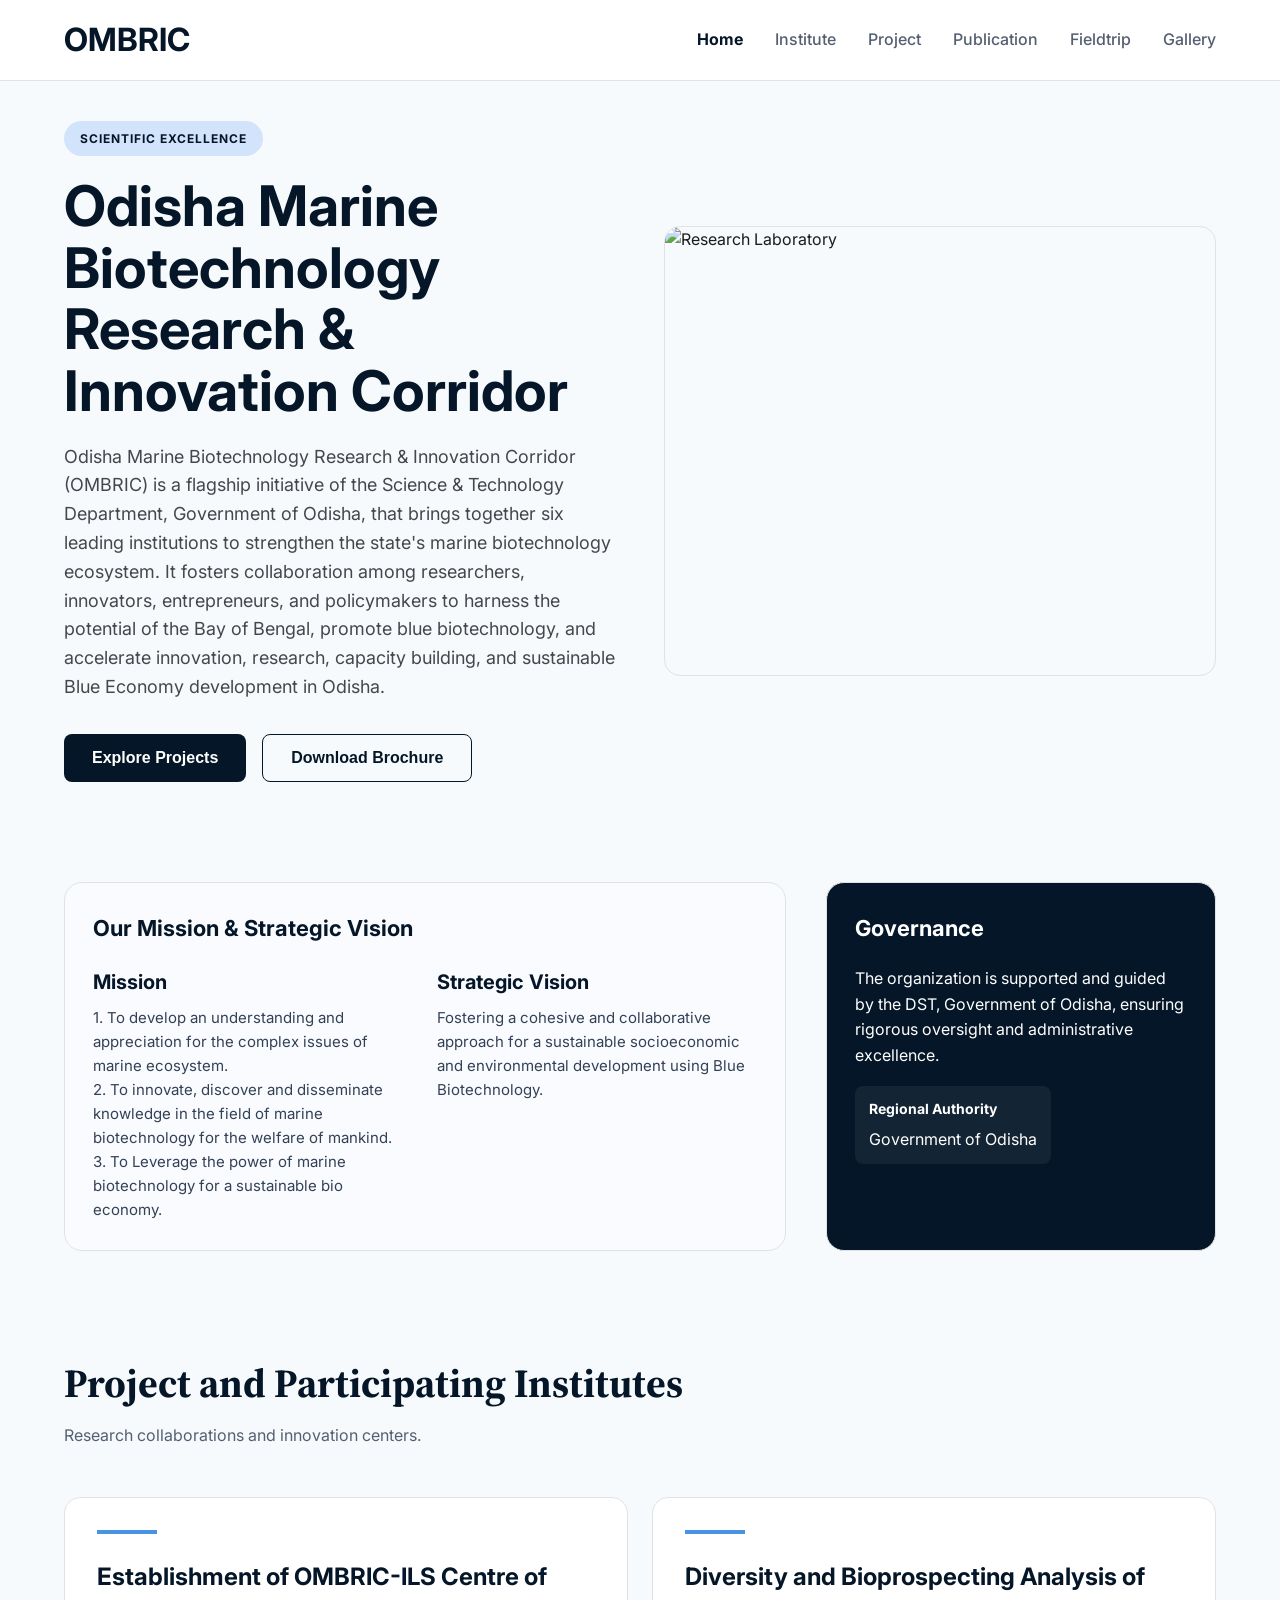
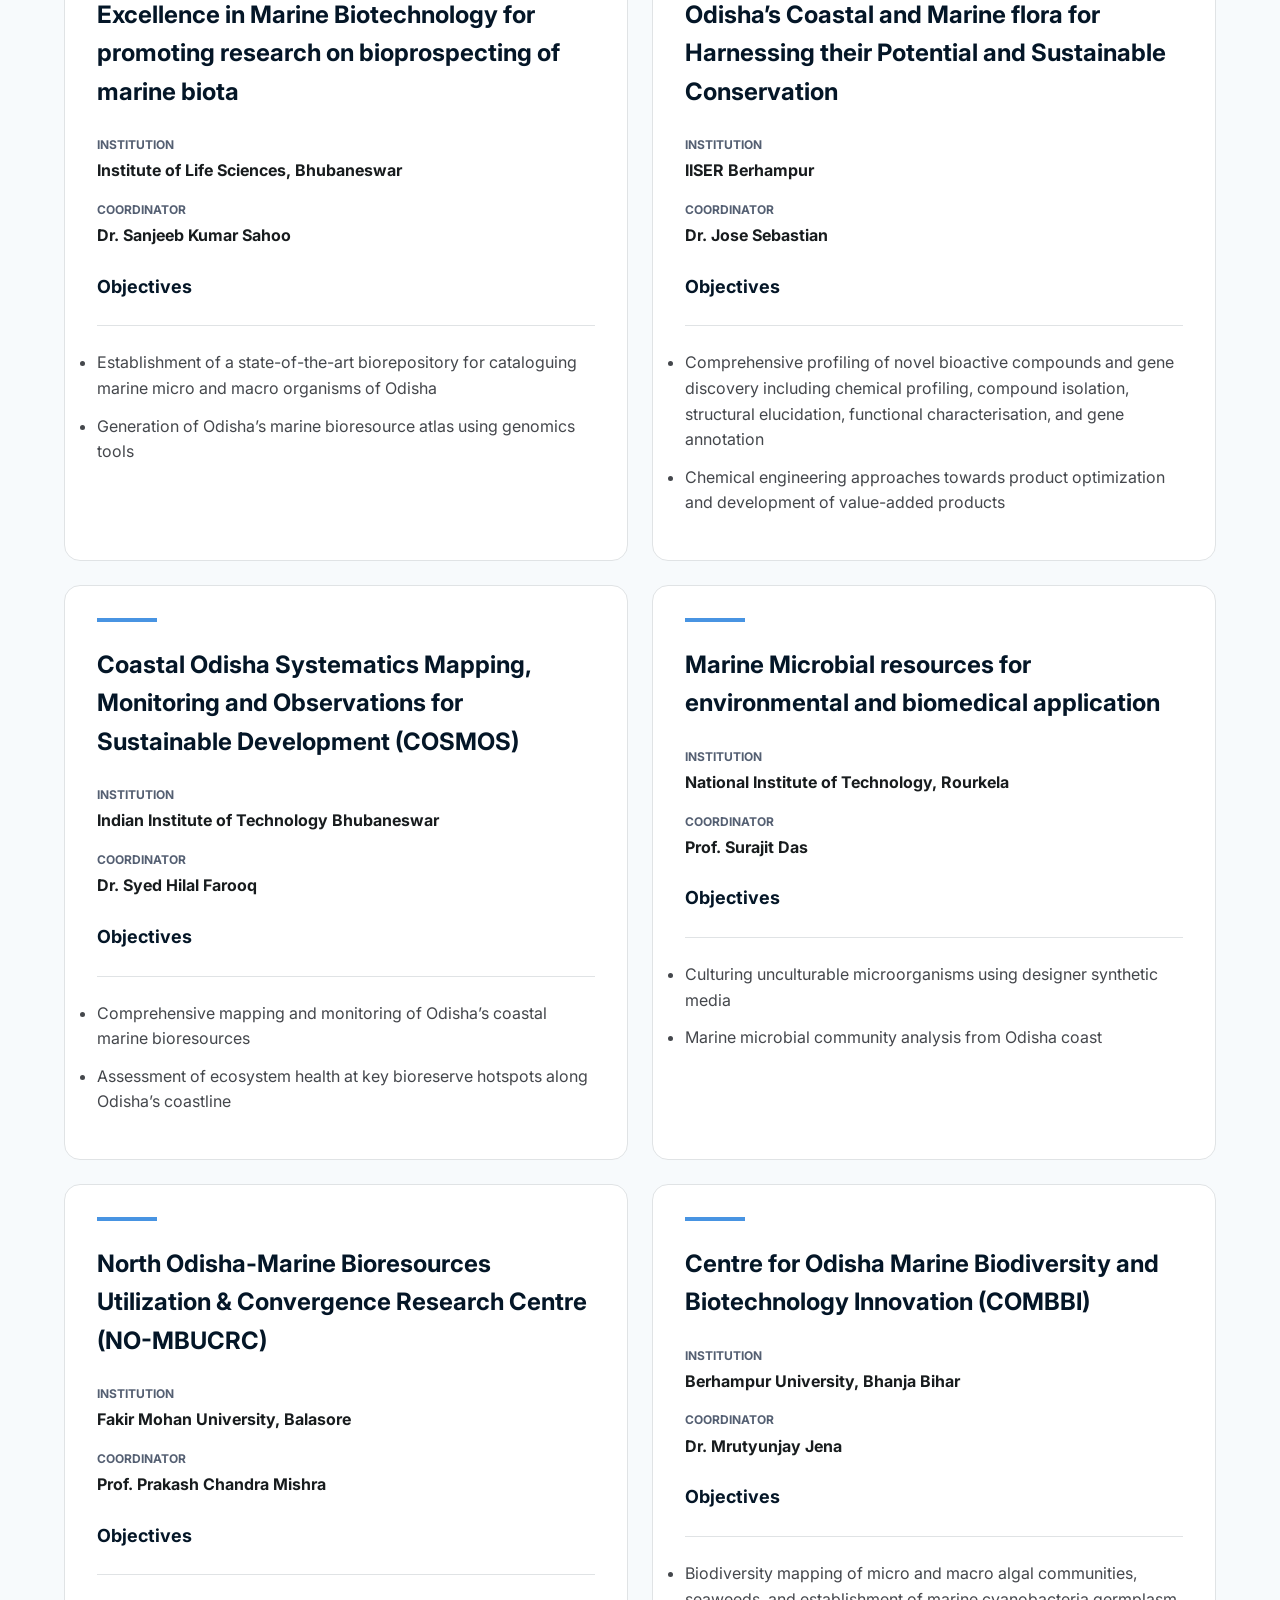
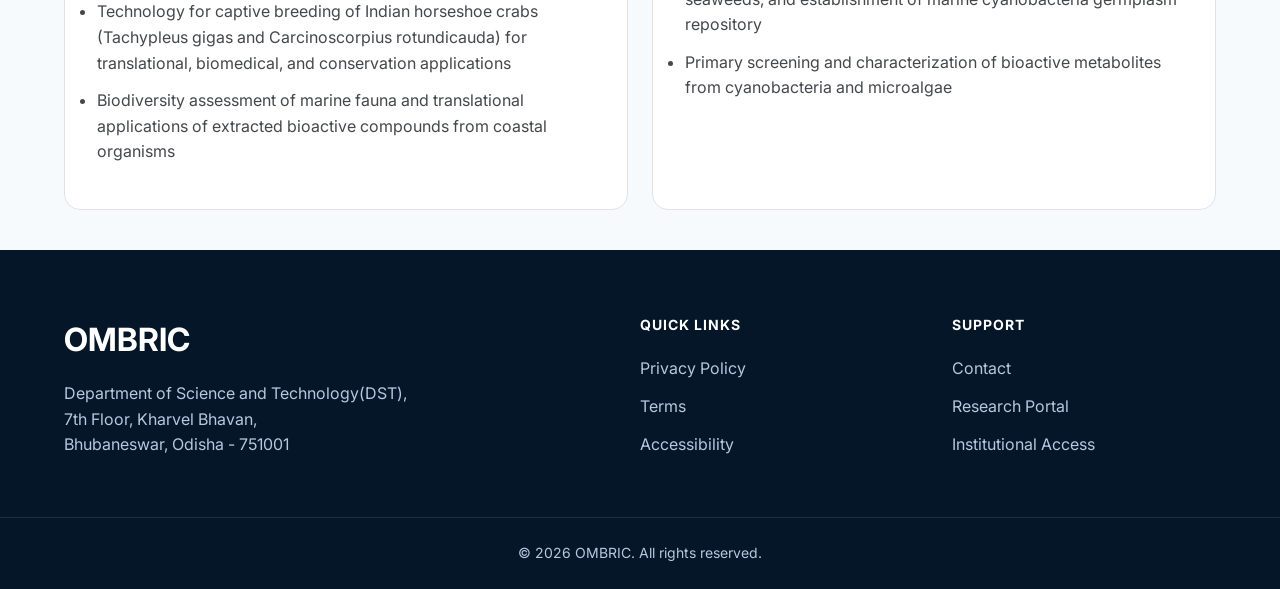
==== index.html @ a344416c "Improve formatting of mission statements in index.html Updated mission statements to include line br" ====
<!DOCTYPE html>
<html lang="en">
<head>
  <meta charset="UTF-8" />
  <meta name="viewport" content="width=device-width, initial-scale=1.0"/>
  <title>Ombric</title>

  <!-- Fonts -->
  <link rel="preconnect" href="https://fonts.googleapis.com">
  <link rel="preconnect" href="https://fonts.gstatic.com" crossorigin>

  <link href="https://fonts.googleapis.com/css2?family=Inter:wght@400;500;600;700&family=Source+Serif+4:wght@600;700&display=swap" rel="stylesheet">

  <link href="https://fonts.googleapis.com/css2?family=Material+Symbols+Outlined" rel="stylesheet">

  <link rel="stylesheet" href="style.css">
</head>

<body>

  <!-- HEADER -->
  <header class="header">
    <div class="container navbar">

      <div class="logo">
        OMBRIC
      </div>

      <nav class="nav-links">
        <a href="/index.html" class="active">Home</a>
        <a href="/institues/institute.html">Institute</a>
        <a href="/project/project.html">Project</a>
        <a href="/publication/publication.html">Publication</a>
        <a href="/fieldtrip/fieldtrip.html">Fieldtrip</a>
        <a href="/gallery/gallery.html">Gallery</a>
        
      </nav>

    </div>
  </header>


  <!-- HERO SECTION -->
  <section class="hero section">

    <div class="container hero-grid">

      <div class="hero-content">

        <span class="badge">
          Scientific Excellence
        </span>

        <h1>
          Odisha Marine Biotechnology Research & Innovation Corridor
        </h1>

        <p>
          Odisha Marine Biotechnology Research & Innovation Corridor (OMBRIC) is a flagship initiative of the Science & Technology Department, Government of Odisha, that brings together six leading institutions to strengthen the state's marine biotechnology ecosystem. It fosters collaboration among researchers, innovators, entrepreneurs, and policymakers to harness the potential of the Bay of Bengal, promote blue biotechnology, and accelerate innovation, research, capacity building, and sustainable Blue Economy development in Odisha.
        </p>

        <div class="hero-buttons">
          <button class="btn-primary">
            Explore Projects
          </button>

          <button class="btn-outline">
            Download Brochure
          </button>
        </div>

      </div>


      <div class="hero-image">
        <img
          src="labequipment image.jpeg"
          alt="Research Laboratory"
        />
      </div>

    </div>

  </section>


  <!-- Middle Section -->
  <section class="mission-vision-governance">
    <div class="mv-left">
      <h2 class="mv-heading">Our Mission &amp; Strategic Vision</h2>
      <div class="mv-top">
        <div class="mv-item">
          <h2>Mission</h2>
          <p>1.	To develop an understanding and appreciation for the complex issues of marine ecosystem.<br>
             2.	To innovate, discover and disseminate knowledge in the field of marine biotechnology for the welfare of mankind.<br>
             3.	To Leverage the power of marine biotechnology for a sustainable bio economy.<br>
</p>
        </div>
        <div class="mv-item">
          <h2>Strategic Vision</h2>
          <p>Fostering a cohesive and collaborative approach for a sustainable socioeconomic and environmental development using Blue Biotechnology.</p>
        </div>
      </div>
    </div>

    <div class="mv-right">
      <h2>Governance</h2>
      <p>The organization is supported and guided by the DST, Government of Odisha, ensuring rigorous oversight and administrative excellence.</p>
      <div class="regional">
        <strong>Regional Authority</strong>
        <div>Government of Odisha</div>
      </div>
    </div>
  </section>


  <!-- BODY / CARDS -->
  <section class="section">

    <div class="container">

      <div class="section-heading">
        <h2>Project and Participating Institutes</h2>
        <p>Research collaborations and innovation centers.</p>
      </div>

      <div class="card-grid">

        <!-- CARD -->
        <div class="card">

          <div class="card-line"></div>

          <h3>
            Establishment of OMBRIC-ILS Centre of Excellence in Marine Biotechnology for promoting research on bioprospecting of marine biota
          </h3>

          <div class="card-info">
            <span>Institution</span>
            <strong>Institute of Life Sciences, Bhubaneswar</strong>
          </div>

          <div class="card-info">
            <span>Coordinator</span>
            <strong>Dr. Sanjeeb Kumar Sahoo</strong>
          </div>

          <h3 style="font-size:18px; margin-top:24px;">Objectives</h3>
          <ul>
            <li>Establishment of a state-of-the-art biorepository for cataloguing marine micro and macro organisms of Odisha</li>
            <li>Generation of Odisha’s marine bioresource atlas using genomics tools</li>
          </ul>

        </div>

        <!-- CARD -->
        <div class="card">

          <div class="card-line"></div>

          <h3>
            Diversity and Bioprospecting Analysis of Odisha’s Coastal and Marine flora for Harnessing their Potential and Sustainable Conservation
          </h3>

          <div class="card-info">
            <span>Institution</span>
            <strong>IISER Berhampur</strong>
          </div>

          <div class="card-info">
            <span>Coordinator</span>
            <strong>Dr. Jose Sebastian</strong>
          </div>

          <h3 style="font-size:18px; margin-top:24px;">Objectives</h3>
          <ul>
            <li>Comprehensive profiling of novel bioactive compounds and gene discovery including chemical profiling, compound isolation, structural elucidation, functional characterisation, and gene annotation</li>
            <li>Chemical engineering approaches towards product optimization and development of value-added products</li>
          </ul>

        </div>

        <!-- CARD -->
        <div class="card">

          <div class="card-line"></div>

          <h3>
            Coastal Odisha Systematics Mapping, Monitoring and Observations for Sustainable Development (COSMOS)
          </h3>

          <div class="card-info">
            <span>Institution</span>
            <strong>Indian Institute of Technology Bhubaneswar</strong>
          </div>

          <div class="card-info">
            <span>Coordinator</span>
            <strong>Dr. Syed Hilal Farooq</strong>
          </div>

          <h3 style="font-size:18px; margin-top:24px;">Objectives</h3>
          <ul>
            <li>Comprehensive mapping and monitoring of Odisha’s coastal marine bioresources</li>
            <li>Assessment of ecosystem health at key bioreserve hotspots along Odisha’s coastline</li>
          </ul>

        </div>

        <!-- CARD -->
        <div class="card">

          <div class="card-line"></div>

          <h3>
            Marine Microbial resources for environmental and biomedical application
          </h3>

          <div class="card-info">
            <span>Institution</span>
            <strong>National Institute of Technology, Rourkela</strong>
          </div>

          <div class="card-info">
            <span>Coordinator</span>
            <strong>Prof. Surajit Das</strong>
          </div>

          <h3 style="font-size:18px; margin-top:24px;">Objectives</h3>
          <ul>
            <li>Culturing unculturable microorganisms using designer synthetic media</li>
            <li>Marine microbial community analysis from Odisha coast</li>
          </ul>

        </div>

        <!-- CARD -->
        <div class="card">

          <div class="card-line"></div>

          <h3>
            North Odisha-Marine Bioresources Utilization & Convergence Research Centre (NO-MBUCRC)
          </h3>

          <div class="card-info">
            <span>Institution</span>
            <strong>Fakir Mohan University, Balasore</strong>
          </div>

          <div class="card-info">
            <span>Coordinator</span>
            <strong>Prof. Prakash Chandra Mishra</strong>
          </div>

          <h3 style="font-size:18px; margin-top:24px;">Objectives</h3>
          <ul>
            <li>Technology for captive breeding of Indian horseshoe crabs (Tachypleus gigas and Carcinoscorpius rotundicauda) for translational, biomedical, and conservation applications</li>
            <li>Biodiversity assessment of marine fauna and translational applications of extracted bioactive compounds from coastal organisms</li>
          </ul>

        </div>

        <!-- CARD -->
        <div class="card">

          <div class="card-line"></div>

          <h3>
            Centre for Odisha Marine Biodiversity and Biotechnology Innovation (COMBBI)
          </h3>

          <div class="card-info">
            <span>Institution</span>
            <strong>Berhampur University, Bhanja Bihar</strong>
          </div>

          <div class="card-info">
            <span>Coordinator</span>
            <strong>Dr. Mrutyunjay Jena</strong>
          </div>

          <h3 style="font-size:18px; margin-top:24px;">Objectives</h3>
          <ul>
            <li>Biodiversity mapping of micro and macro algal communities, seaweeds, and establishment of marine cyanobacteria germplasm repository</li>
            <li>Primary screening and characterization of bioactive metabolites from cyanobacteria and microalgae</li>
          </ul>

        </div>

      </div>

    </div>

  </section>


  <!-- FOOTER -->
  <footer class="footer">

    <div class="container footer-grid">

      <div>
        <h3 class="footer-logo">OMBRIC</h3>

        <p class="footer-text">
          Department of Science and Technology(DST),<br> 
          7th Floor, Kharvel Bhavan,<br> 
          Bhubaneswar, Odisha - 751001
        </p>
      </div>


      <div>
        <h4>Quick Links</h4>

        <ul class="footer-links">
          <li><a href="#">Privacy Policy</a></li>
          <li><a href="#">Terms</a></li>
          <li><a href="#">Accessibility</a></li>
        </ul>
      </div>


      <div>
        <h4>Support</h4>

        <ul class="footer-links">
          <li><a href="#">Contact</a></li>
          <li><a href="#">Research Portal</a></li>
          <li><a href="#">Institutional Access</a></li>
        </ul>
      </div>

    </div>

    <div class="footer-bottom">
      © 2026 OMBRIC. All rights reserved.
    </div>

  </footer>

</body>
</html>
<!-- https://images.unsplash.com/photo-1532187863486-abf9dbad1b69?q=80&w=1400&auto=format&fit=crop-->
---- style.css ----
/* RESET */

*{
  margin:0;
  padding:0;
  box-sizing:border-box;
}

body{
  font-family:'Inter';
  background:#f7fafc;
  color:#181c1e;
  line-height:1.6;
}


/* CONTAINER */

.container{
  width:100%;
  max-width:1200px;
  margin:auto;
  padding:0 24px;
}


/* SECTION */

.section{
  padding:40px 0;
}


/* HEADER */

.header{
  position:sticky;
  top:0;
  background:#ffffff;
  border-bottom:1px solid #e0e3e5;
  z-index:1000;
}

.navbar{
  height:80px;
  display:flex;
  align-items:center;
  justify-content:space-between;
}

.logo{
  font-family:'Inter';
  font-size:32px;
  font-weight:700;
  color:#041627;
}

.nav-links{
  display:flex;
  gap:32px;
}

.nav-links a{
  text-decoration:none;
  color:#545f72;
  font-size:16px;
  font-weight:500;
  transition:0.3s;
}

.nav-links a:hover{
  color:#041627;
}

.nav-links .active{
  color:#041627;
  font-weight:700;
}


/* HERO */

.hero-grid{
  display:grid;
  grid-template-columns:1fr 1fr;
  gap:48px;
  align-items:center;
}

.hero-content h1{
  font-family:'Inter';
  font-size:56px;
  line-height:1.1;
  margin:20px 0;
  color:#041627;
}

.hero-content p{
  font-size:18px;
  color:#44474c;
  max-width:600px;
}

.badge{
  display:inline-block;
  padding:8px 16px;
  border-radius:999px;
  background:#d2e4fb;
  color:#041627;
  font-size:12px;
  font-weight:700;
  letter-spacing:1px;
  text-transform:uppercase;
}

.hero-buttons{
  margin-top:32px;
  display:flex;
  gap:16px;
}

.btn-primary,
.btn-outline{
  padding:14px 28px;
  border-radius:8px;
  font-size:16px;
  font-weight:700;
  cursor:pointer;
  transition:0.3s;
}

.btn-primary{
  border:none;
  background:#041627;
  color:white;
}

.btn-primary:hover{
  opacity:0.9;
}

.btn-outline{
  border:1px solid #041627;
  background:transparent;
  color:#041627;
}

.btn-outline:hover{
  background:#d2e4fb;
}

.hero-image{
  border-radius:16px;
  overflow:hidden;
  border:1px solid #e0e3e5;
  height:450px;
}

.hero-image img{
  width:100%;
  height:100%;
  object-fit:cover;
}


/* SECTION HEADING */

.section-heading{
  margin-bottom:48px;
}

.section-heading h2{
  font-family:'Source Serif 4',serif;
  font-size:40px;
  color:#041627;
}

.section-heading p{
  margin-top:8px;
  color:#545f72;
}


/* Mission-Vision-Governance Section */
.mission-vision-governance {
  display: flex;
  justify-content: space-between;
  align-items: stretch;
  gap: 40px;
  margin: 60px auto;
  max-width: 1100px;
  font-family: 'Inter', sans-serif;
}

.mission-vision-governance h2 {
  font-size: 22px;
  font-weight: 700;
  margin-bottom: 20px;
  color: #041627;
}

.mission-vision-governance h3 {
  font-size: 18px;
  font-weight: 600;
  margin-bottom: 8px;
  color: #041627;
}

.mission-vision-governance p {
  font-size: 16px;
  line-height: 1.6;
  color: #333;
}

.mv-left {
  flex: 2;
  background: #f9fbff;
  border: 1px solid #e0e3e5;
  border-radius: 18px;
  padding: 28px;
  display: flex;
  flex-direction: column;
}

.mv-right {
  flex: 1;
  background: #041627;
  border: 1px solid #e0e3e5;
  border-radius: 18px;
  padding: 28px;
}

.mv-right h2,
.mv-right h3,
.mv-right p,
.mv-right strong {
  color: #ffffff;
}

.mv-right .regional div{ 
  color: #ffffff;
}

.mv-block {
  margin-bottom: 20px;
}

/* New layout specifics */
.mv-top{
  display:flex;
  gap:24px;
}
.mv-item{
  flex:1;
}
.mv-item h2{
  font-size:20px;
  margin-bottom:8px;
  color:#041627;
}
.mv-item p{
  color:#334155;
  font-size:15px;
  line-height:1.6;
}

.mv-right .regional{
  margin-top:18px;
  background: rgba(255,255,255,0.06);
  padding:12px 14px;
  border-radius:8px;
  display:inline-block;
}
.mv-right .regional strong{
  display:block;
  margin-bottom:6px;
  font-size:14px;
}

/* Align sizing with main container */
.mission-vision-governance{
  max-width:1200px;
  padding: 0 24px;
}

/* Responsive: stack on small screens */
@media (max-width: 880px){
  .mission-vision-governance{flex-direction:column; gap:20px}
  .mv-top{flex-direction:column}
  .card-grid{grid-template-columns:1fr}
}


/* CARDS */

.card-grid{
  display:grid;
  grid-template-columns:repeat(2, minmax(0, 1fr));
  gap:24px;
}

.card{
  background:white;
  border:1px solid #e0e3e5;
  border-radius:16px;
  padding:32px;
  transition:0.3s;
}

.card:hover{
  transform:translateY(-5px);
  box-shadow:0 10px 25px rgba(0,0,0,0.08);
}

.card-line{
  width:60px;
  height:4px;
  background:#4894e2;
  margin-bottom:24px;
}

.card h3{
  font-size:24px;
  font-weight:700;
  margin-bottom:24px;
  color:#041627;
}

.card-info{
  margin-bottom:16px;
}

.card-info span{
  display:block;
  font-size:12px;
  text-transform:uppercase;
  color:#545f72;
  margin-bottom:4px;
  font-weight:700;
}

.card-info strong{
  font-size:16px;
}

.card ul{
  margin-top:24px;
  padding-top:24px;
  border-top:1px solid #e0e3e5;
}

.card ul li{
  margin-bottom:12px;
  color:#44474c;
}


/* FOOTER */

.footer{
  background:#041627;
  color:white;
  padding-top:64px;
}

.footer-grid{
  display:grid;
  grid-template-columns:2fr 1fr 1fr;
  gap:48px;
  padding-bottom:48px;
}

.footer-logo{
  font-family:'Inter';
  font-size:32px;
  margin-bottom:16px;
}

.footer-text{
  color:#b7c8de;
  max-width:400px;
}

.footer h4{
  margin-bottom:20px;
  font-size:14px;
  text-transform:uppercase;
  letter-spacing:1px;
}

.footer-links{
  list-style:none;
}

.footer-links li{
  margin-bottom:12px;
}

.footer-links a{
  text-decoration:none;
  color:#b7c8de;
  transition:0.3s;
}

.footer-links a:hover{
  color:white;
}

.footer-bottom{
  border-top:1px solid rgba(255,255,255,0.1);
  padding:24px;
  text-align:center;
  color:#b7c8de;
  font-size:14px;
}


/* RESPONSIVE */

@media(max-width:992px){

  .hero-grid{
    grid-template-columns:1fr;
  }

  .card-grid{
    grid-template-columns:1fr 1fr;
  }

  .footer-grid{
    grid-template-columns:1fr;
  }

}

@media(max-width:768px){

  .navbar{
    flex-direction:column;
    height:auto;
    padding:20px 0;
    gap:20px;
  }

  .nav-links{
    flex-wrap:wrap;
    justify-content:center;
  }

  .hero-content h1{
    font-size:40px;
  }

  .card-grid{
    grid-template-columns:1fr;
  }

  .hero-buttons{
    flex-direction:column;
  }

}
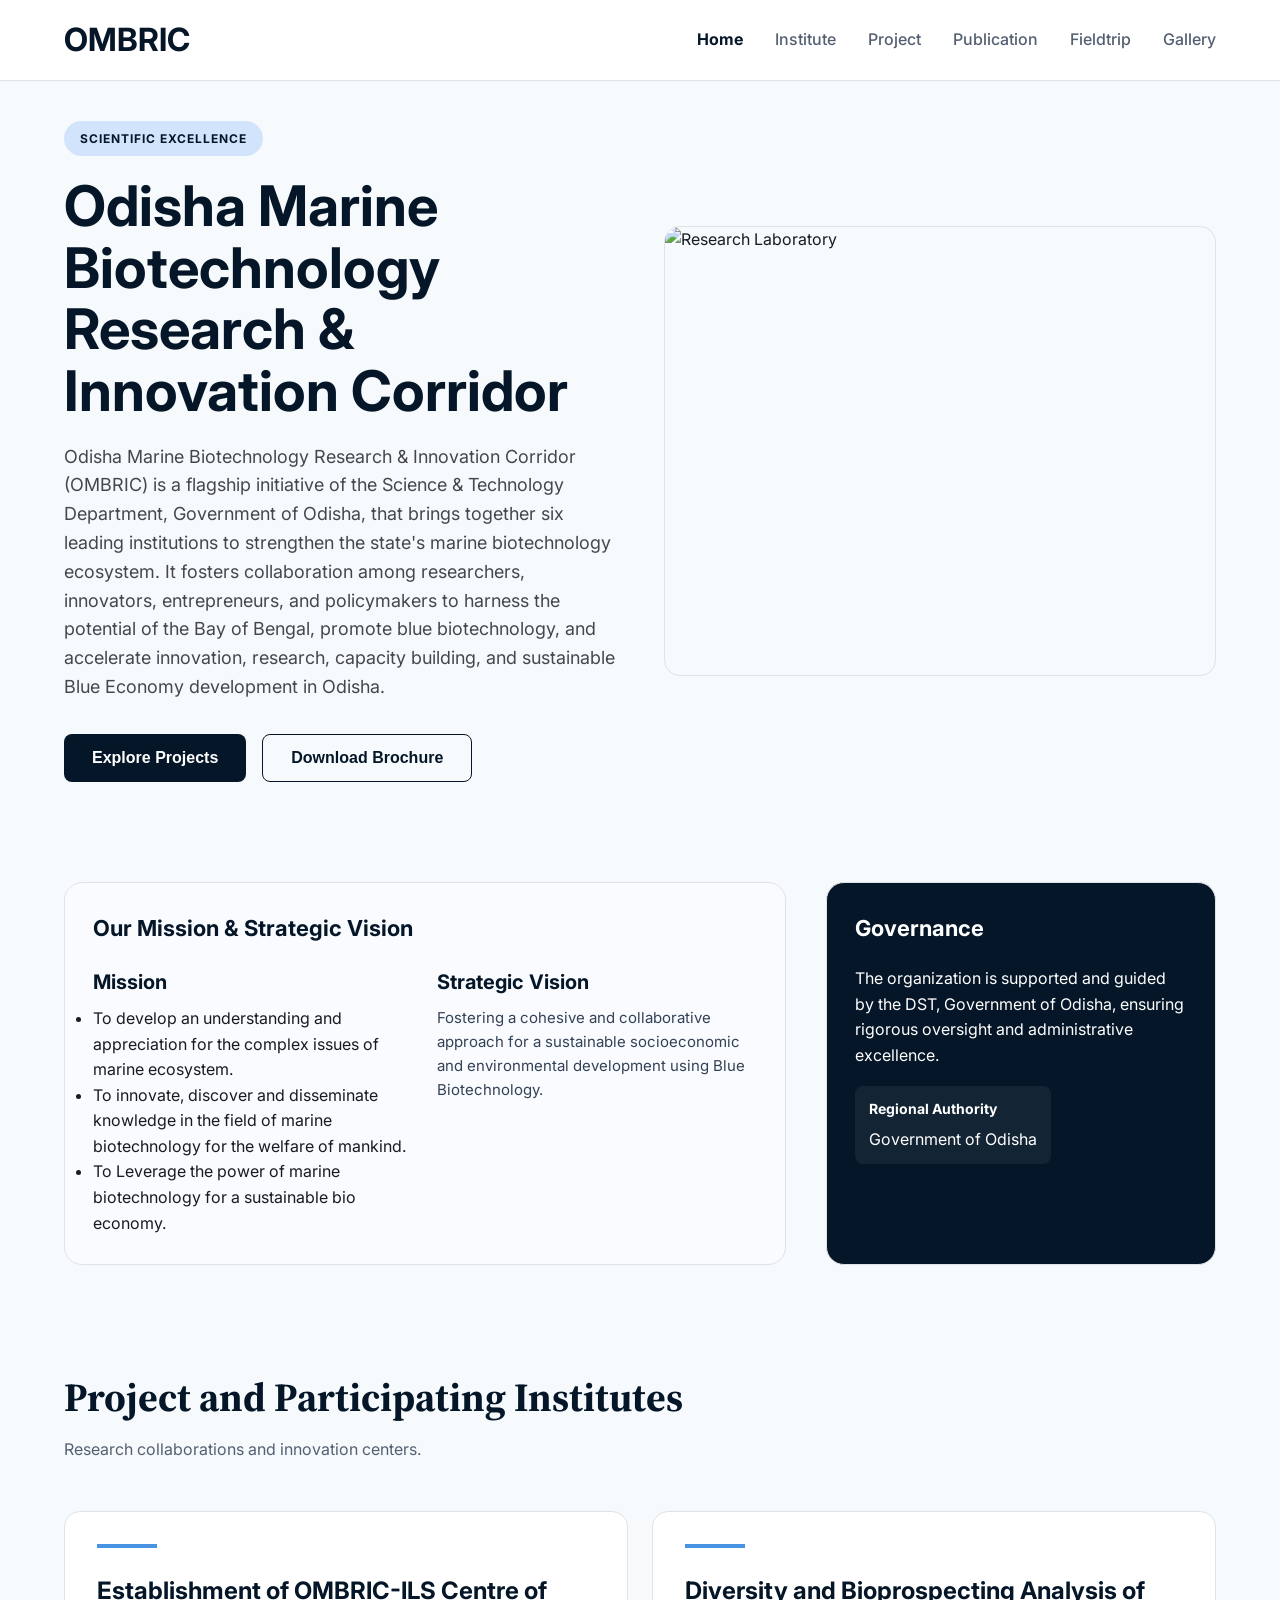
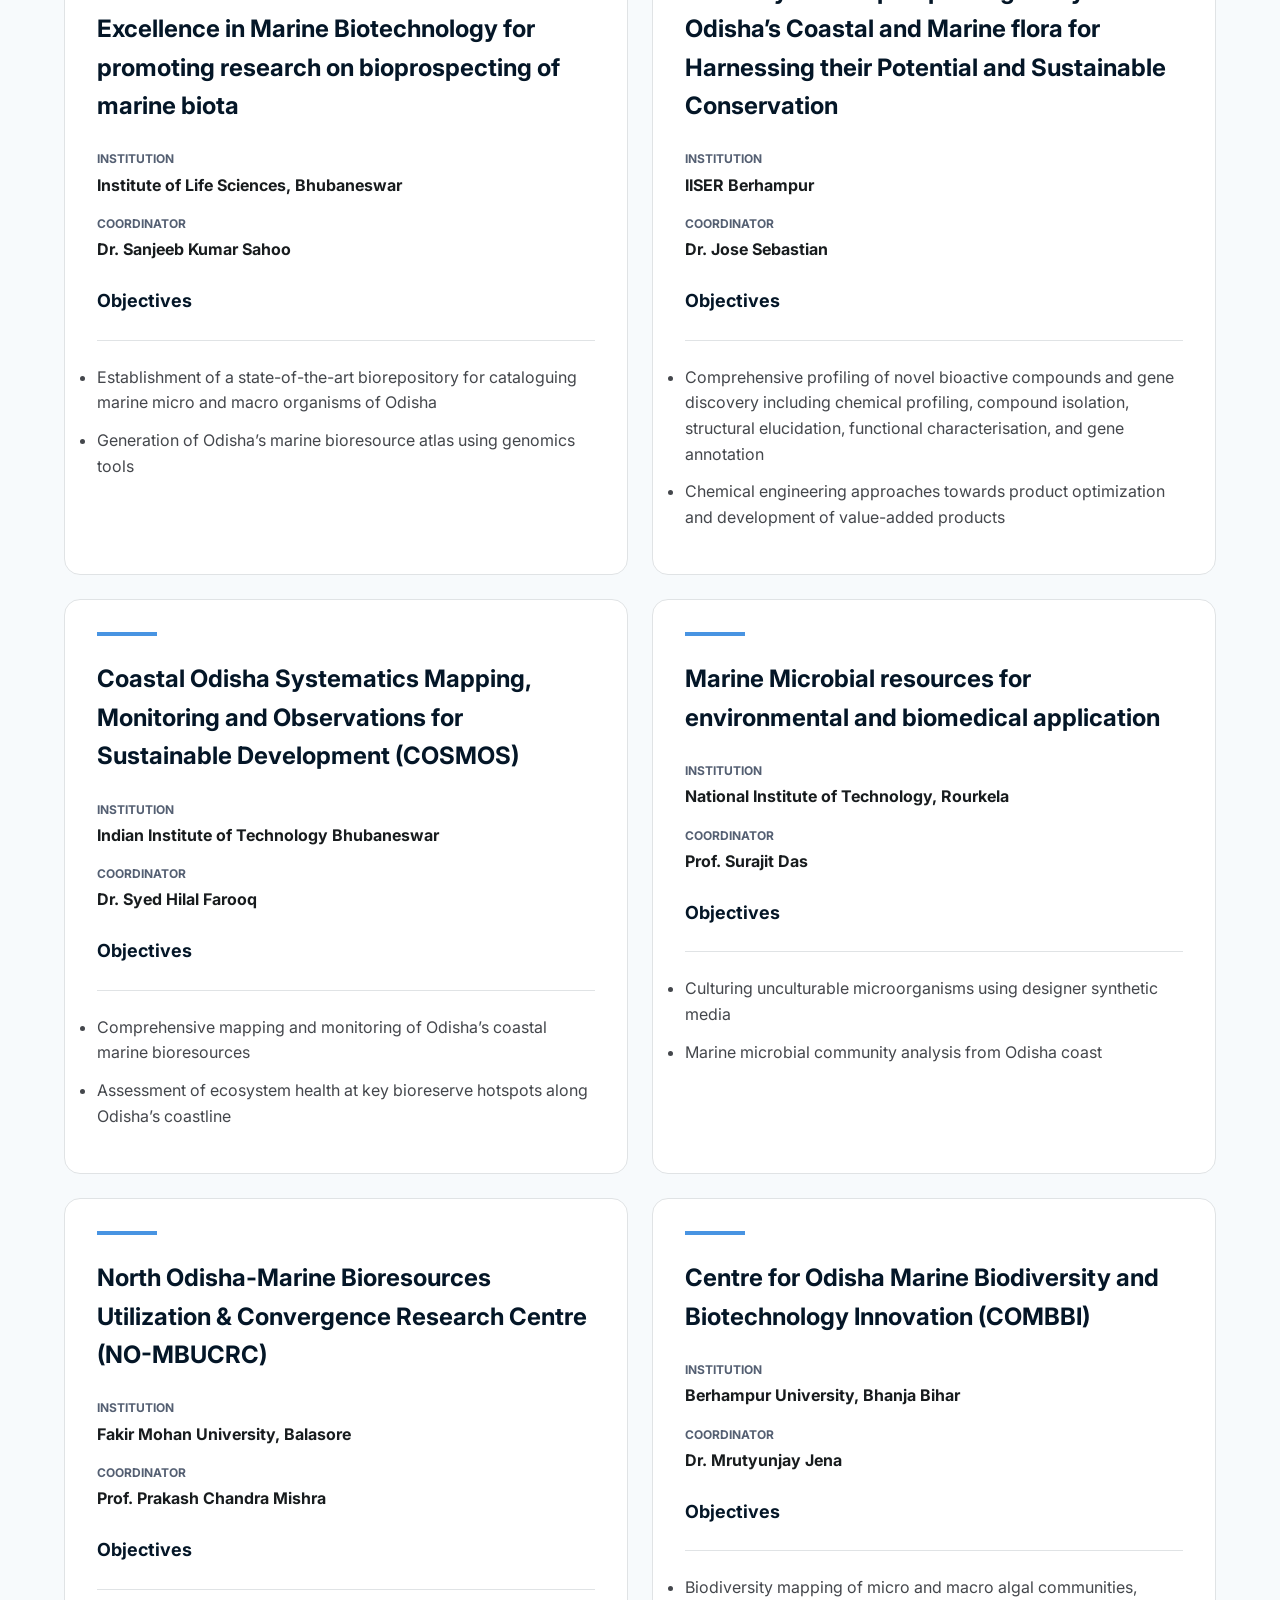
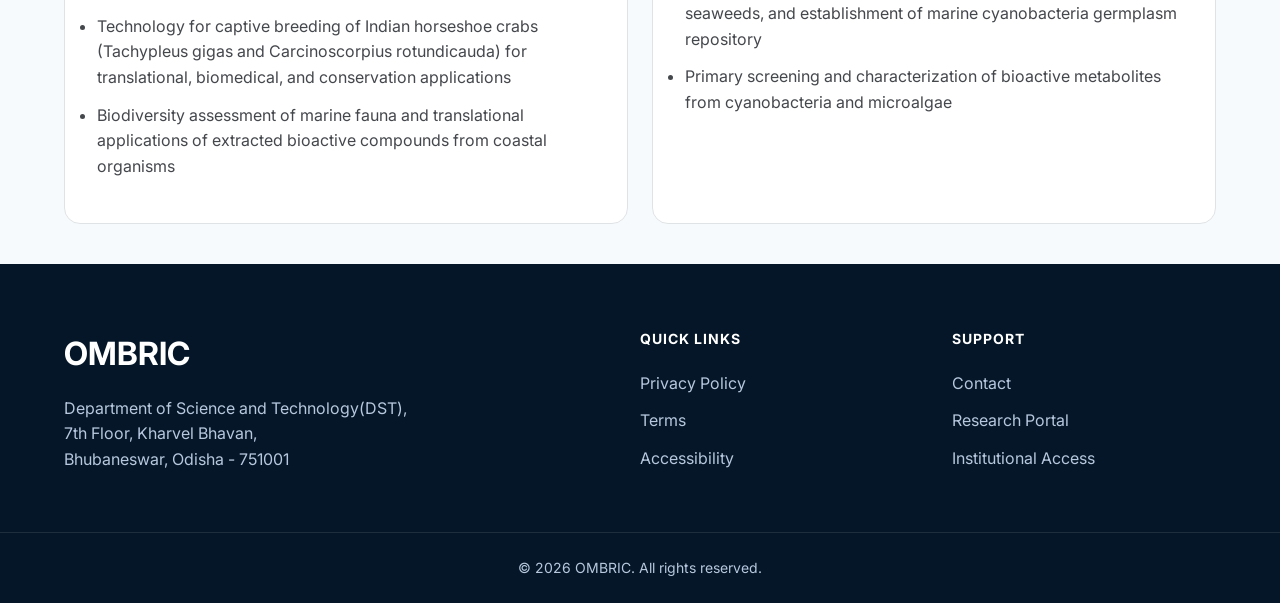
==== commit f95dca1b: "Change mission statements from paragraphs to list" ====
--- a/index.html
+++ b/index.html
@@ -91,10 +91,11 @@
       <div class="mv-top">
         <div class="mv-item">
           <h2>Mission</h2>
-          <p>1.	To develop an understanding and appreciation for the complex issues of marine ecosystem.<br>
-             2.	To innovate, discover and disseminate knowledge in the field of marine biotechnology for the welfare of mankind.<br>
-             3.	To Leverage the power of marine biotechnology for a sustainable bio economy.<br>
-</p>
+          <ul>
+            <li>	To develop an understanding and appreciation for the complex issues of marine ecosystem.</li>
+            <li>	To innovate, discover and disseminate knowledge in the field of marine biotechnology for the welfare of mankind.</li>
+            <li>	To Leverage the power of marine biotechnology for a sustainable bio economy.</li>
+          </ul>
         </div>
         <div class="mv-item">
           <h2>Strategic Vision</h2>
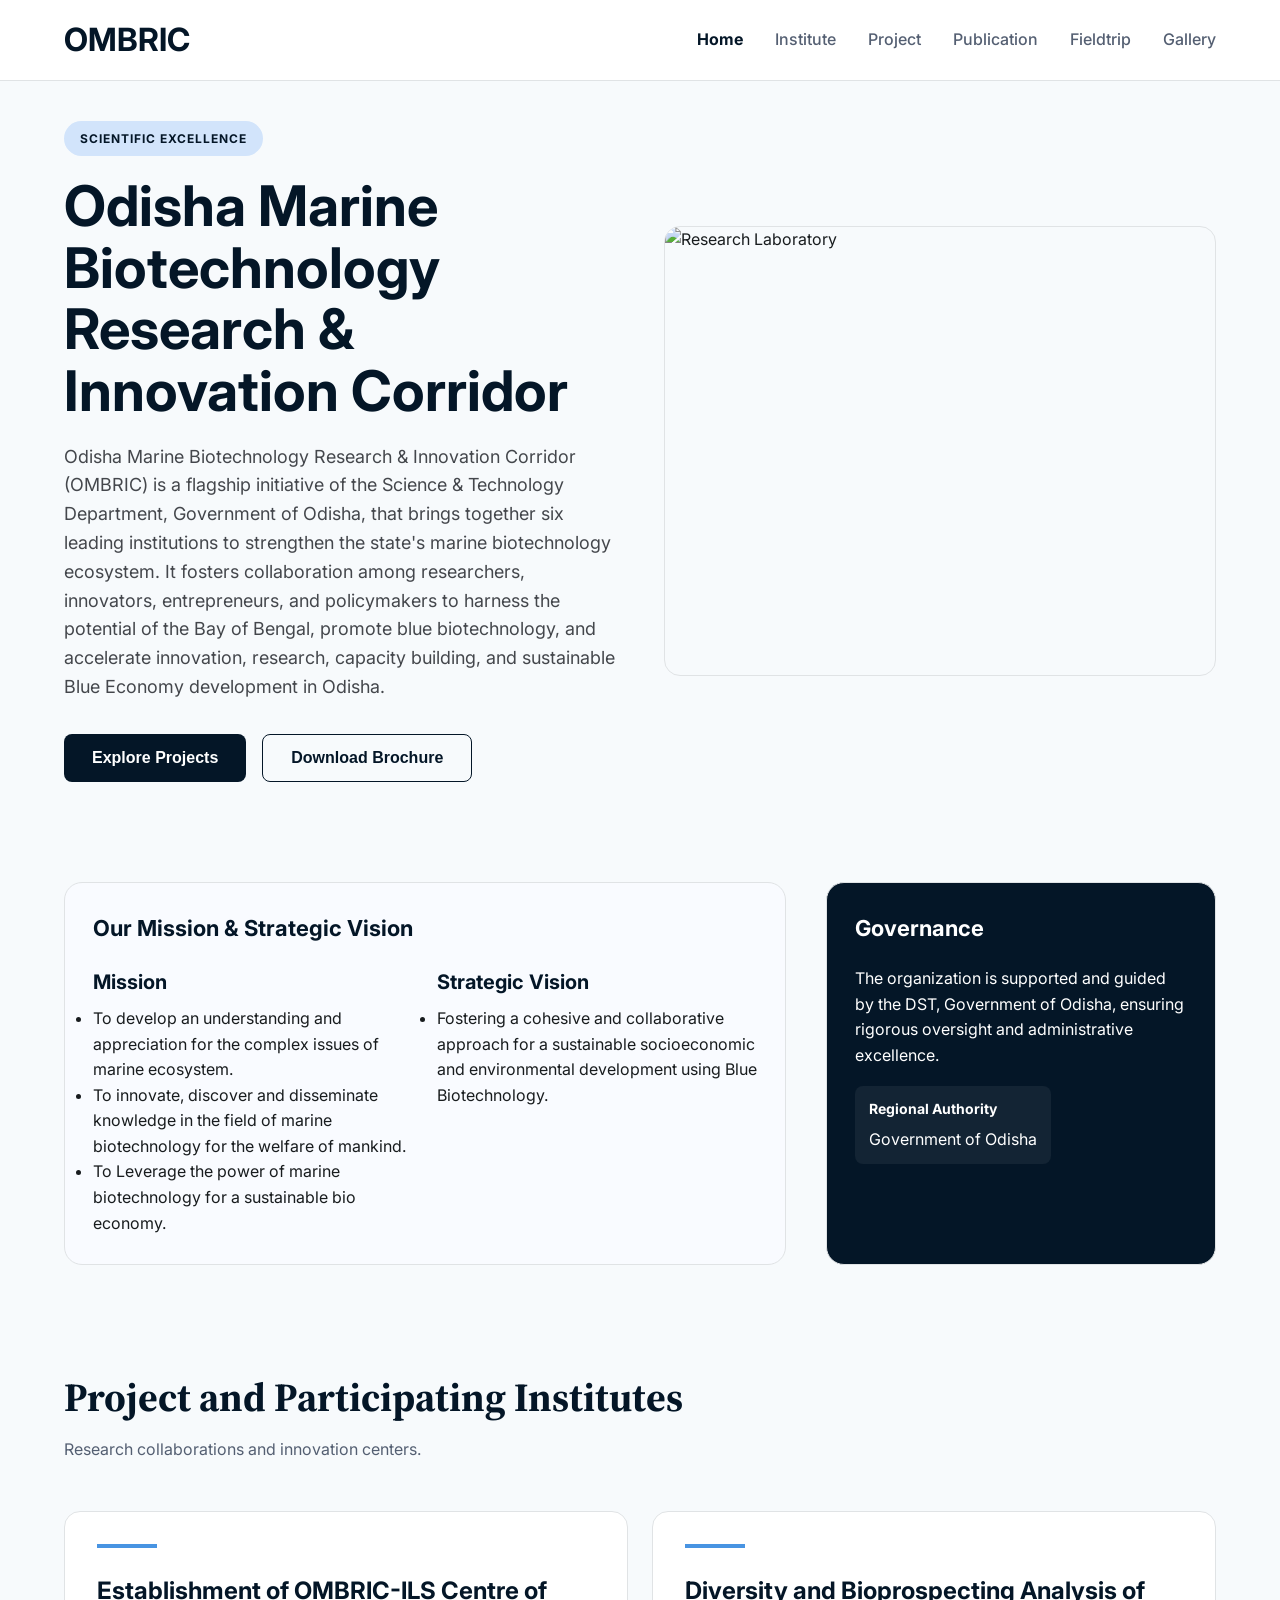
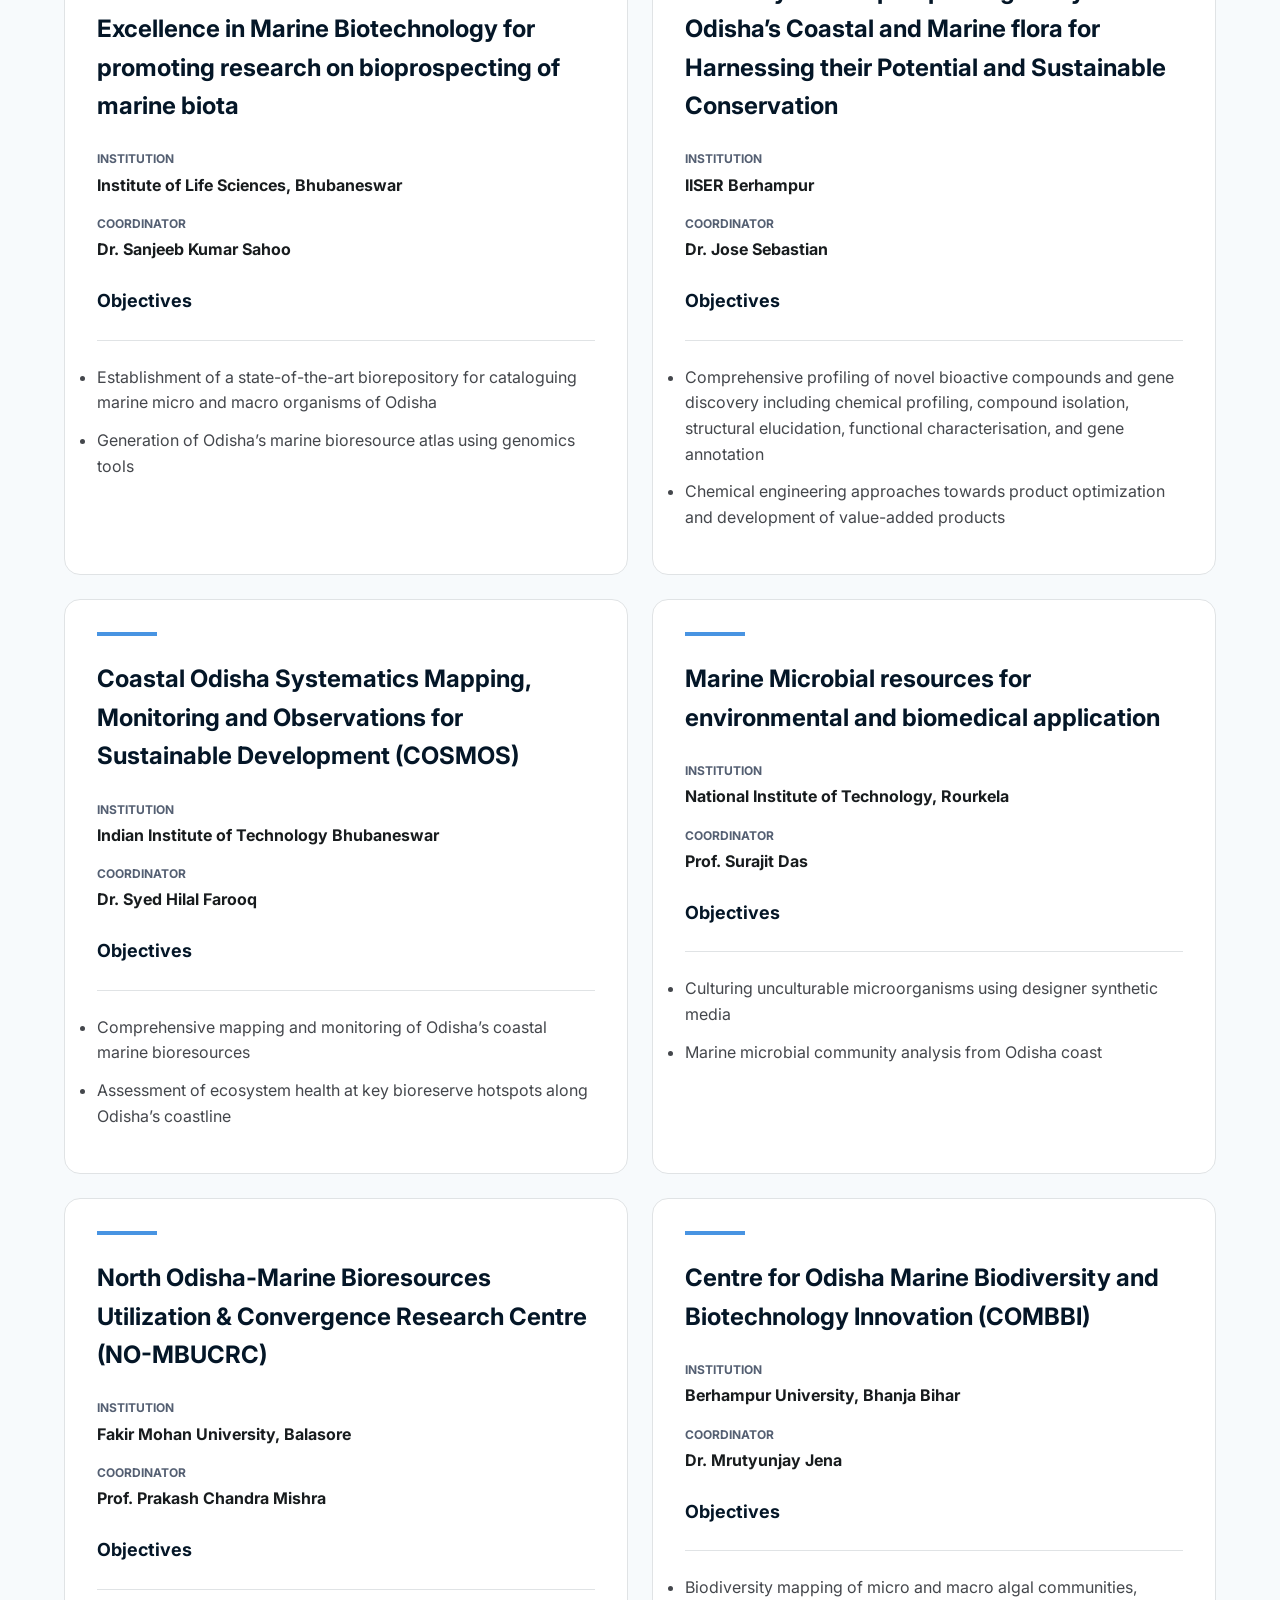
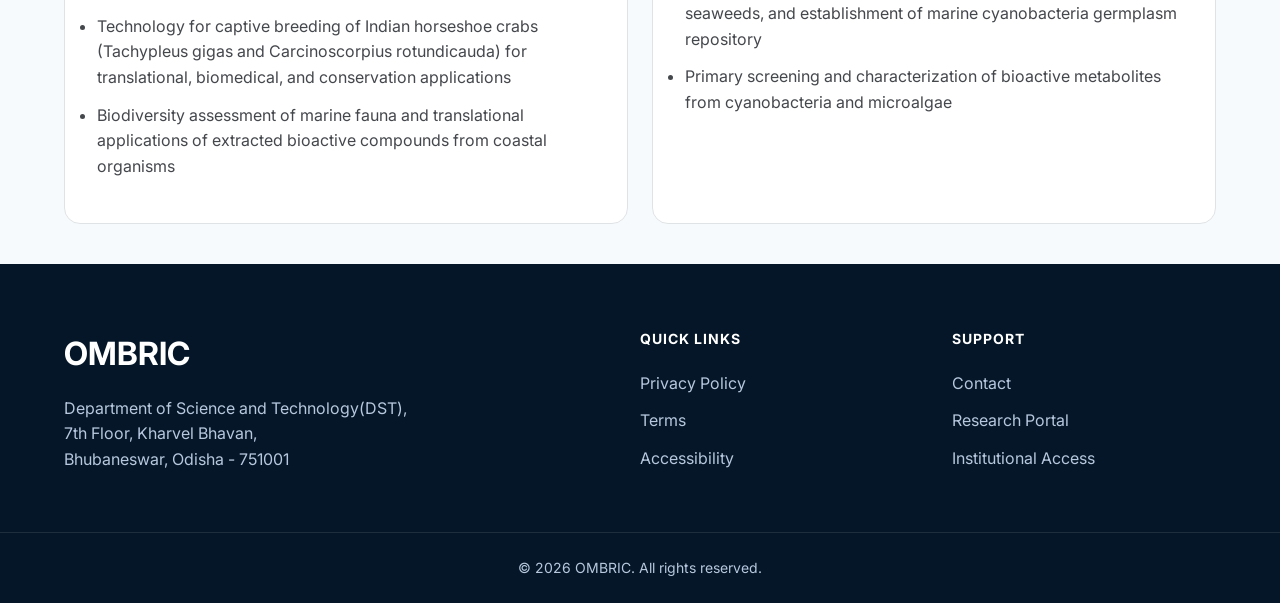
==== commit f5b565c1: "change of <p> to <ul> in strategic vision" ====
--- a/index.html
+++ b/index.html
@@ -99,7 +99,9 @@
         </div>
         <div class="mv-item">
           <h2>Strategic Vision</h2>
-          <p>Fostering a cohesive and collaborative approach for a sustainable socioeconomic and environmental development using Blue Biotechnology.</p>
+          <ul>
+            <li>Fostering a cohesive and collaborative approach for a sustainable socioeconomic and environmental development using Blue Biotechnology.</li>
+          </ul>
         </div>
       </div>
     </div>
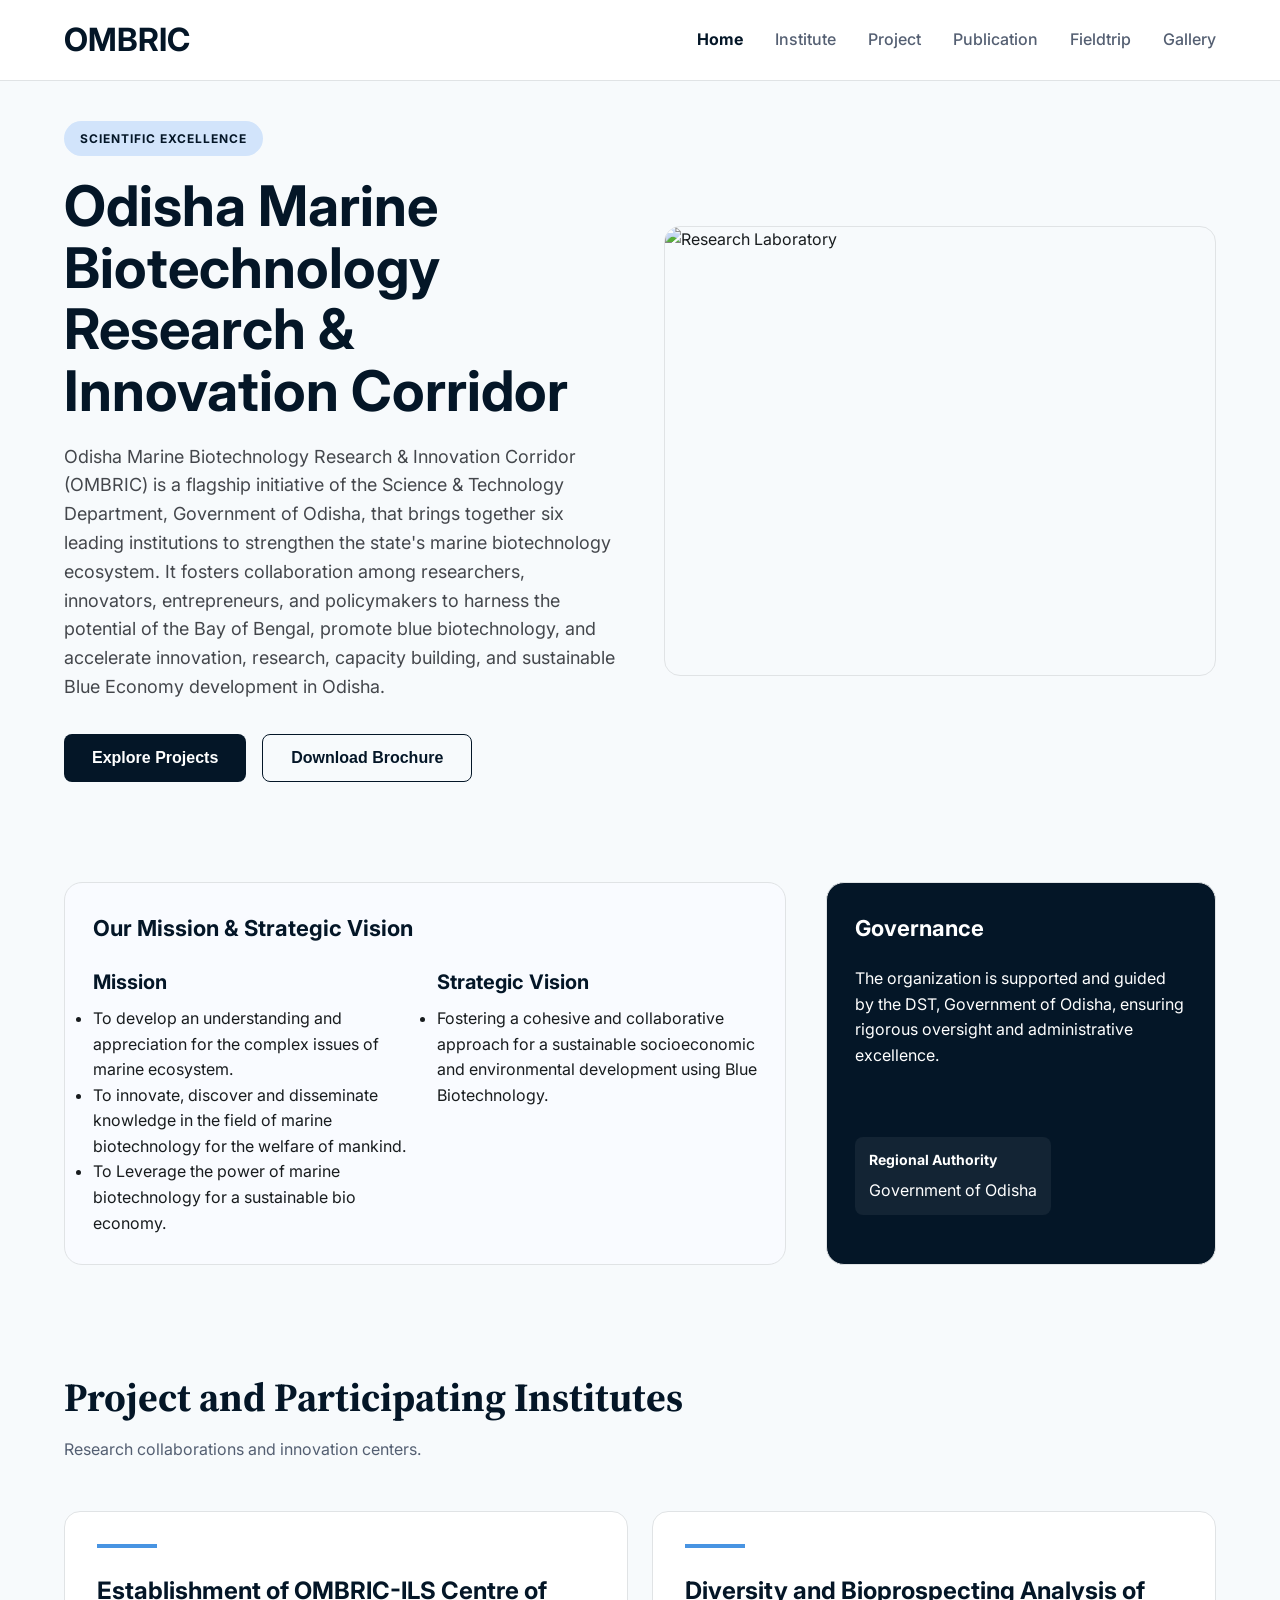
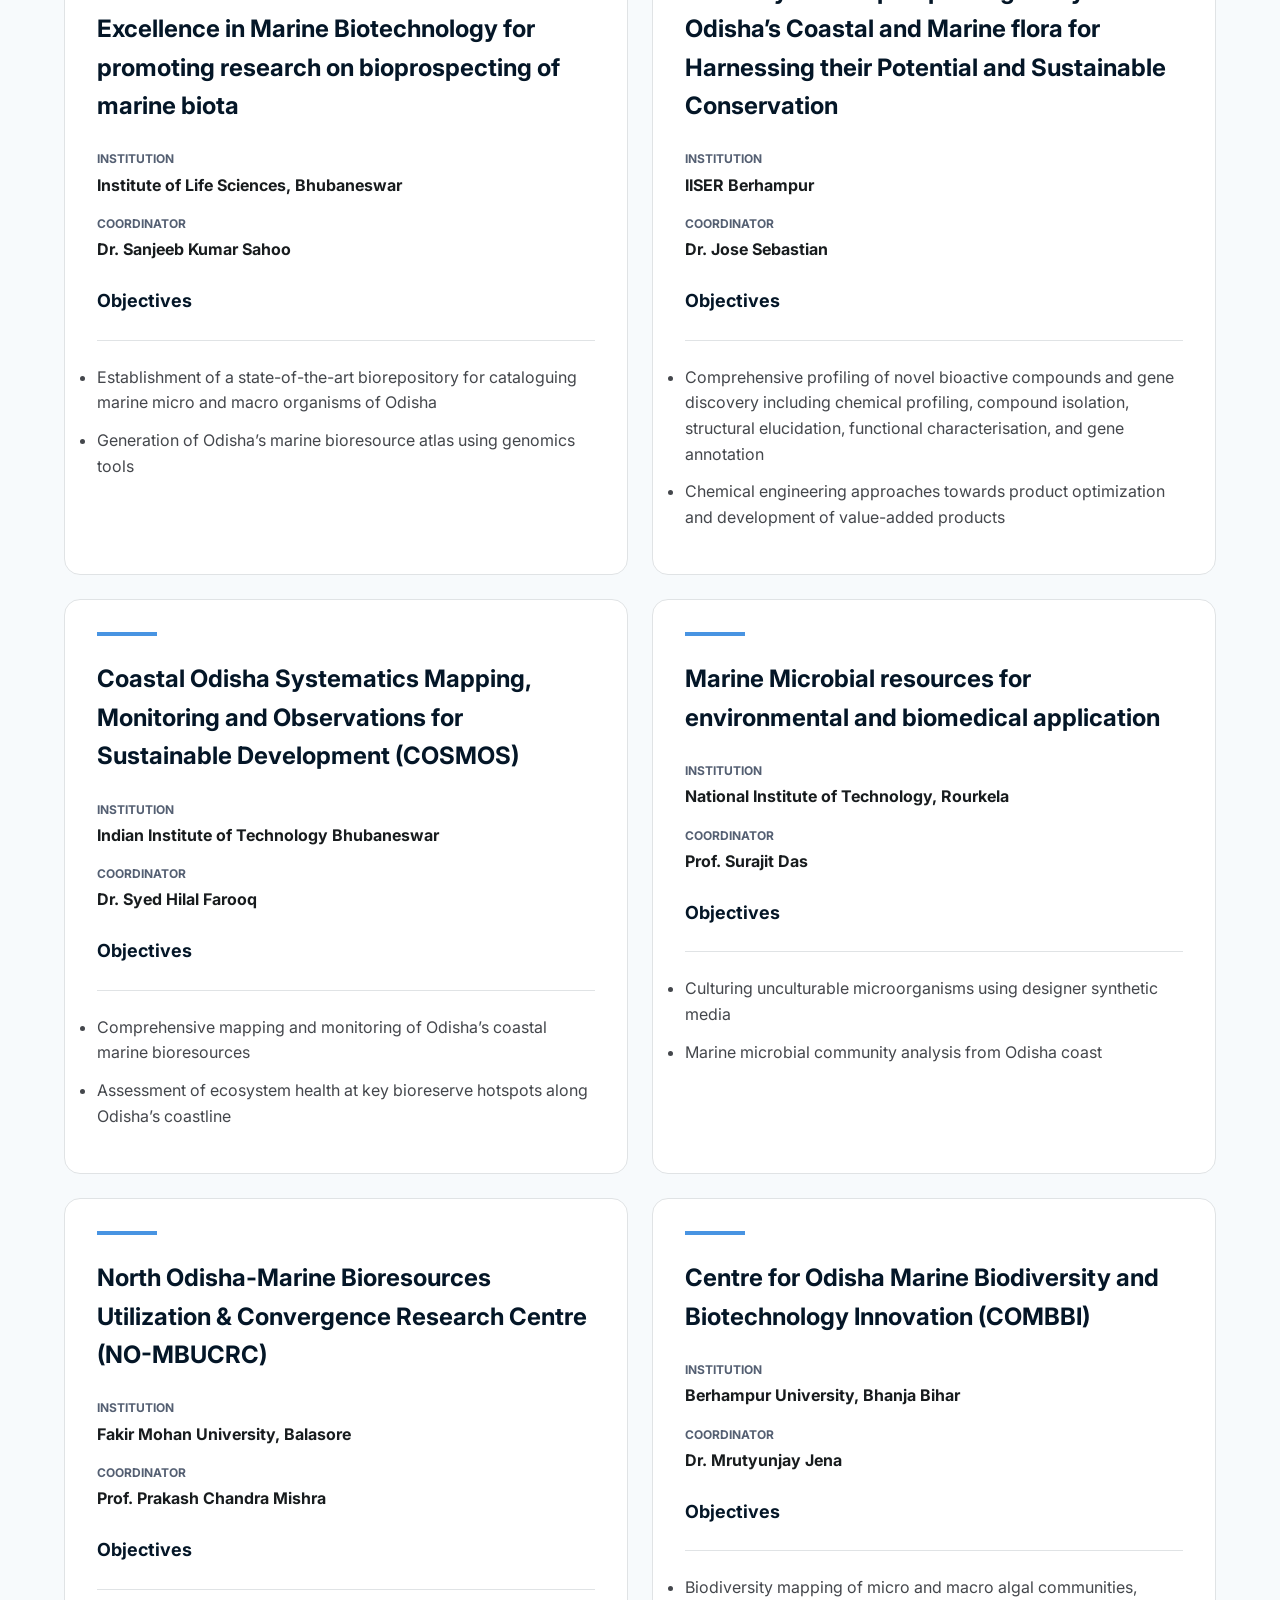
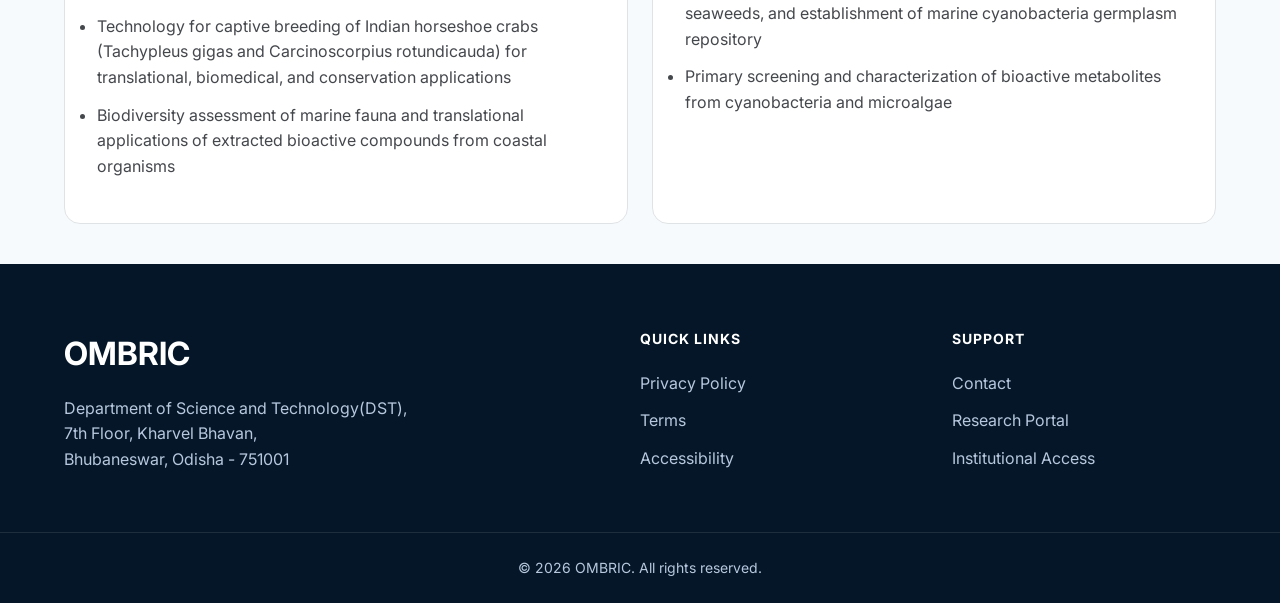
==== commit 5ec4d134: "Add line breaks to governance description" ====
--- a/index.html
+++ b/index.html
@@ -108,7 +108,7 @@
 
     <div class="mv-right">
       <h2>Governance</h2>
-      <p>The organization is supported and guided by the DST, Government of Odisha, ensuring rigorous oversight and administrative excellence.</p>
+      <p>The organization is supported and guided by the DST, Government of Odisha, ensuring rigorous oversight and administrative excellence.</p><br><br>
       <div class="regional">
         <strong>Regional Authority</strong>
         <div>Government of Odisha</div>
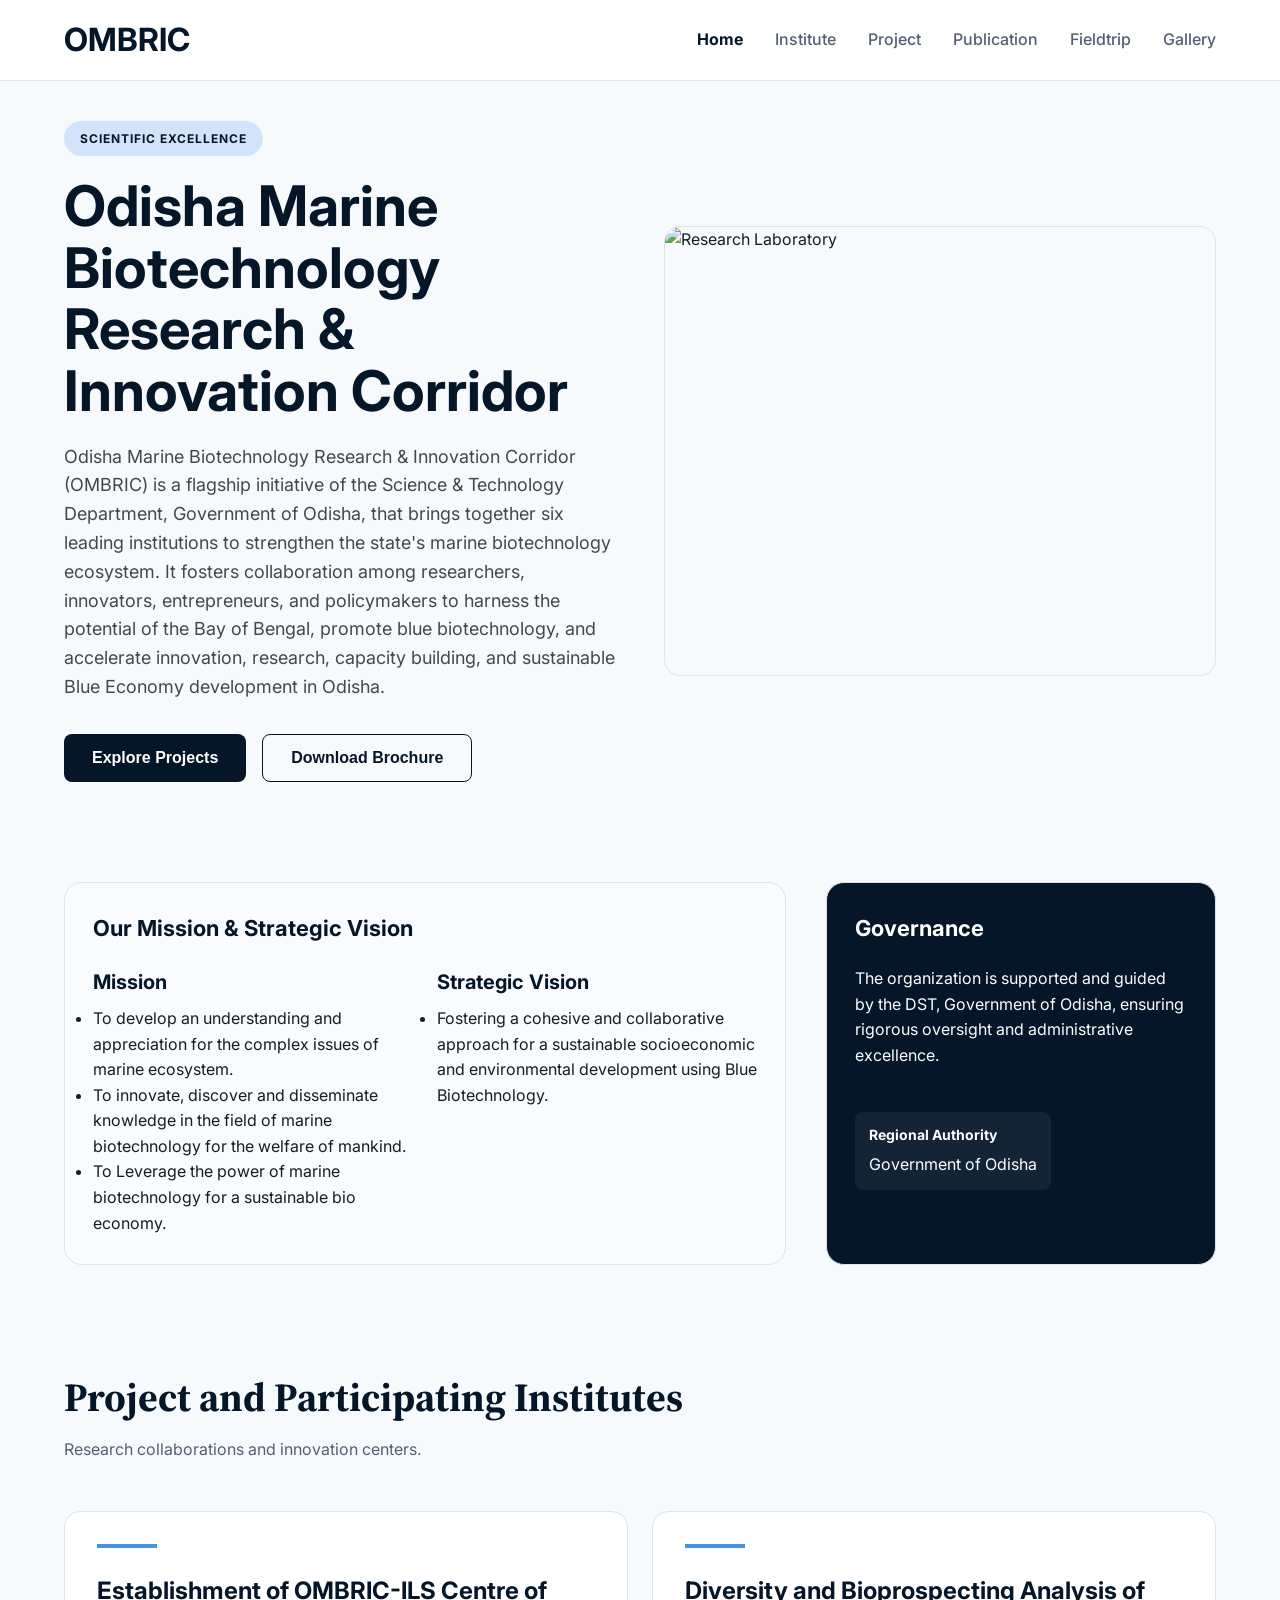
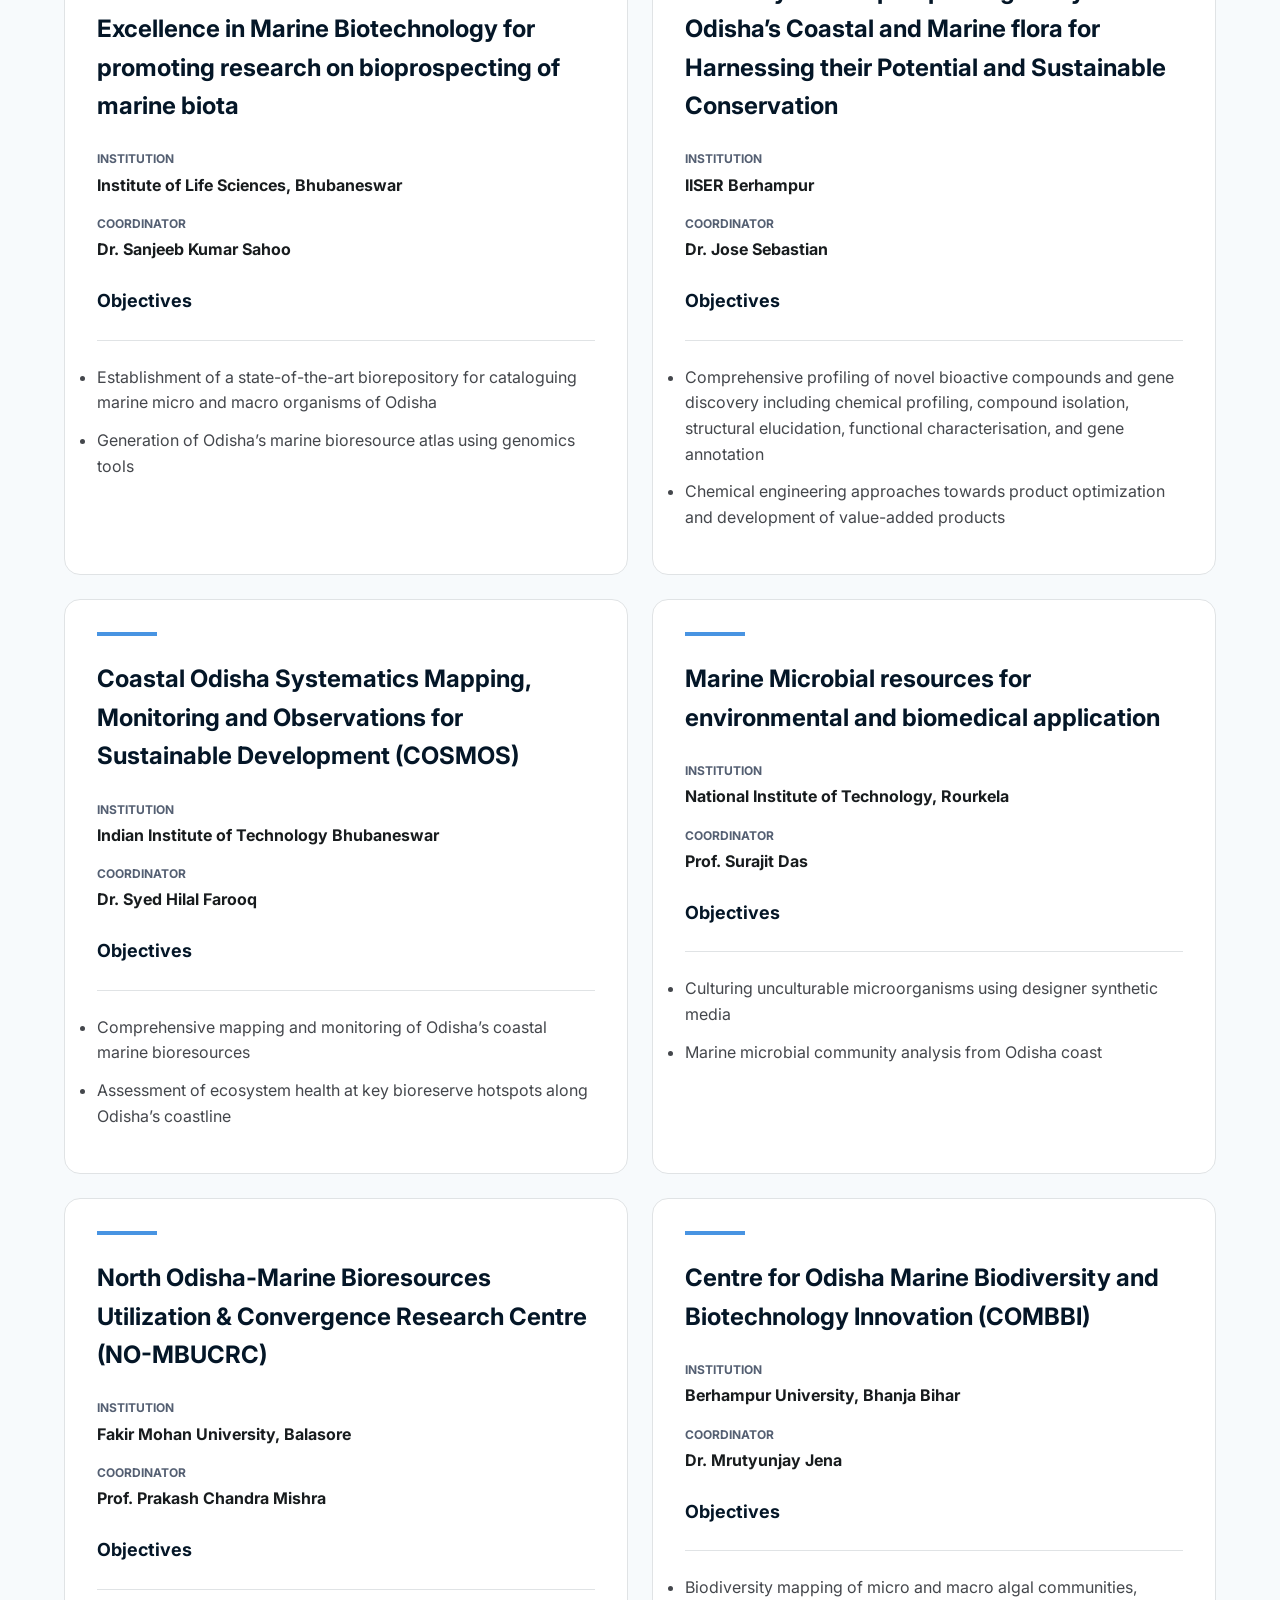
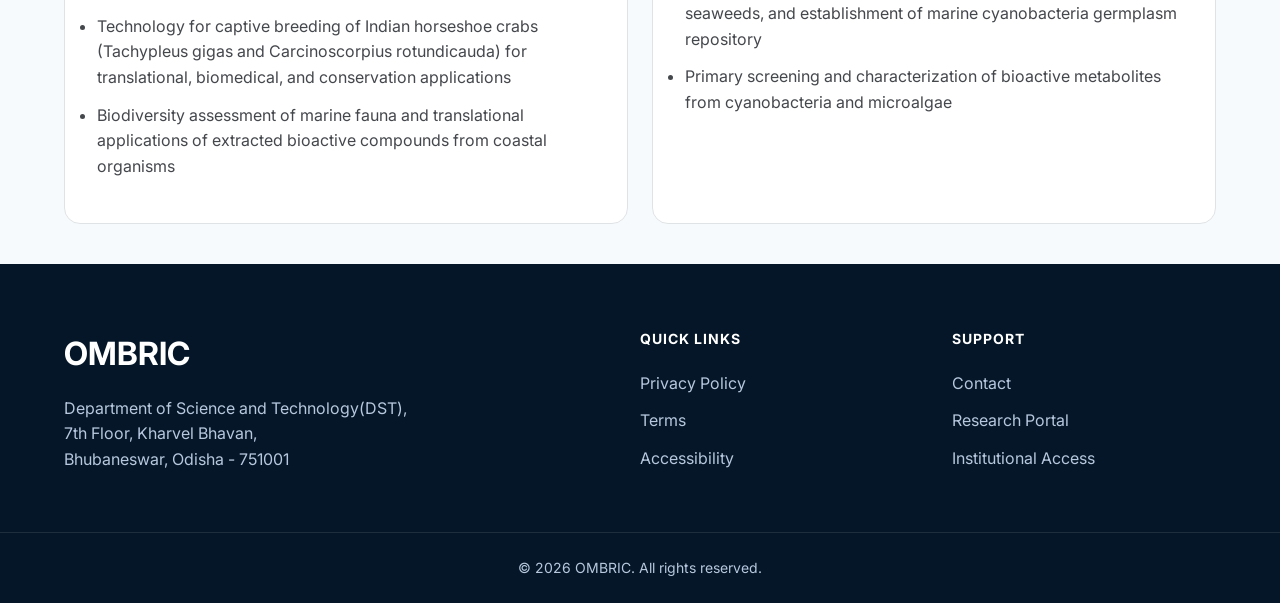
==== commit 9f8b6514: "Fix formatting in governance section of index.html" ====
--- a/index.html
+++ b/index.html
@@ -108,7 +108,7 @@
 
     <div class="mv-right">
       <h2>Governance</h2>
-      <p>The organization is supported and guided by the DST, Government of Odisha, ensuring rigorous oversight and administrative excellence.</p><br><br>
+      <p>The organization is supported and guided by the DST, Government of Odisha, ensuring rigorous oversight and administrative excellence.</p><br>
       <div class="regional">
         <strong>Regional Authority</strong>
         <div>Government of Odisha</div>
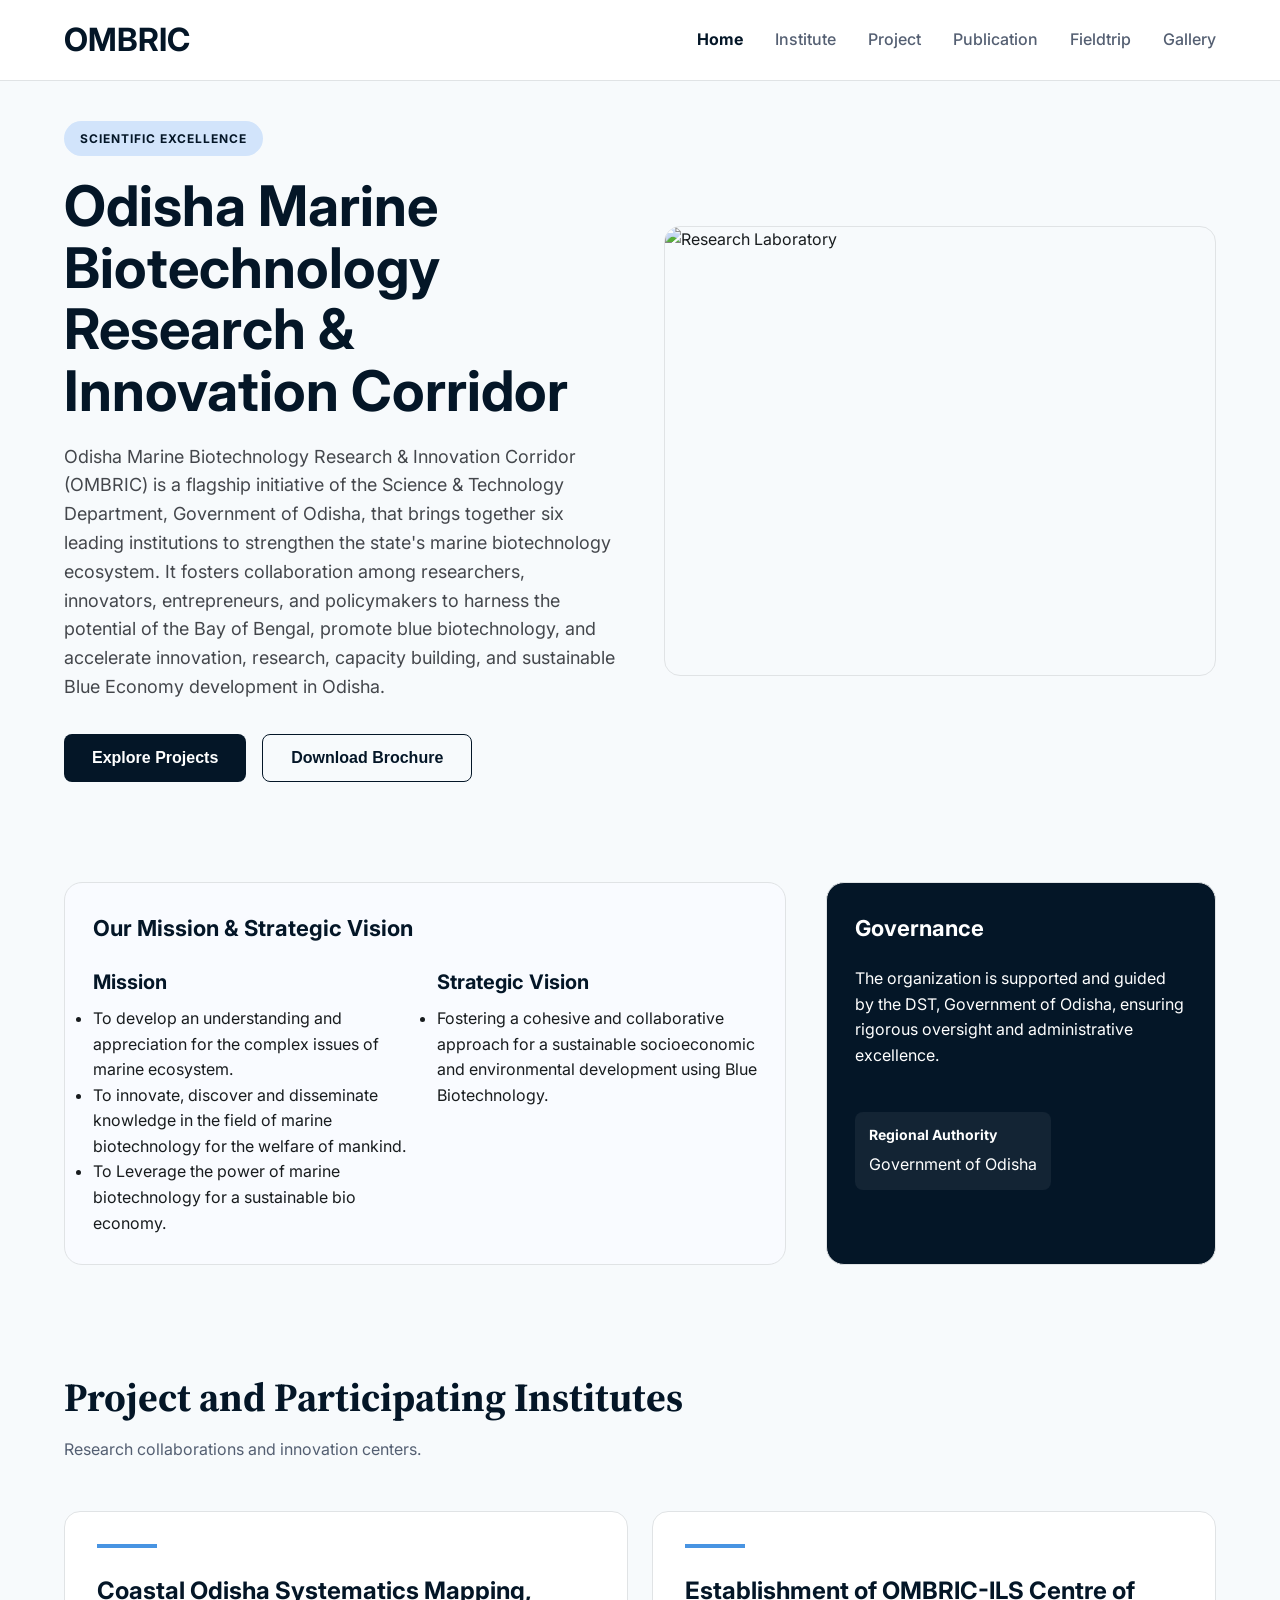
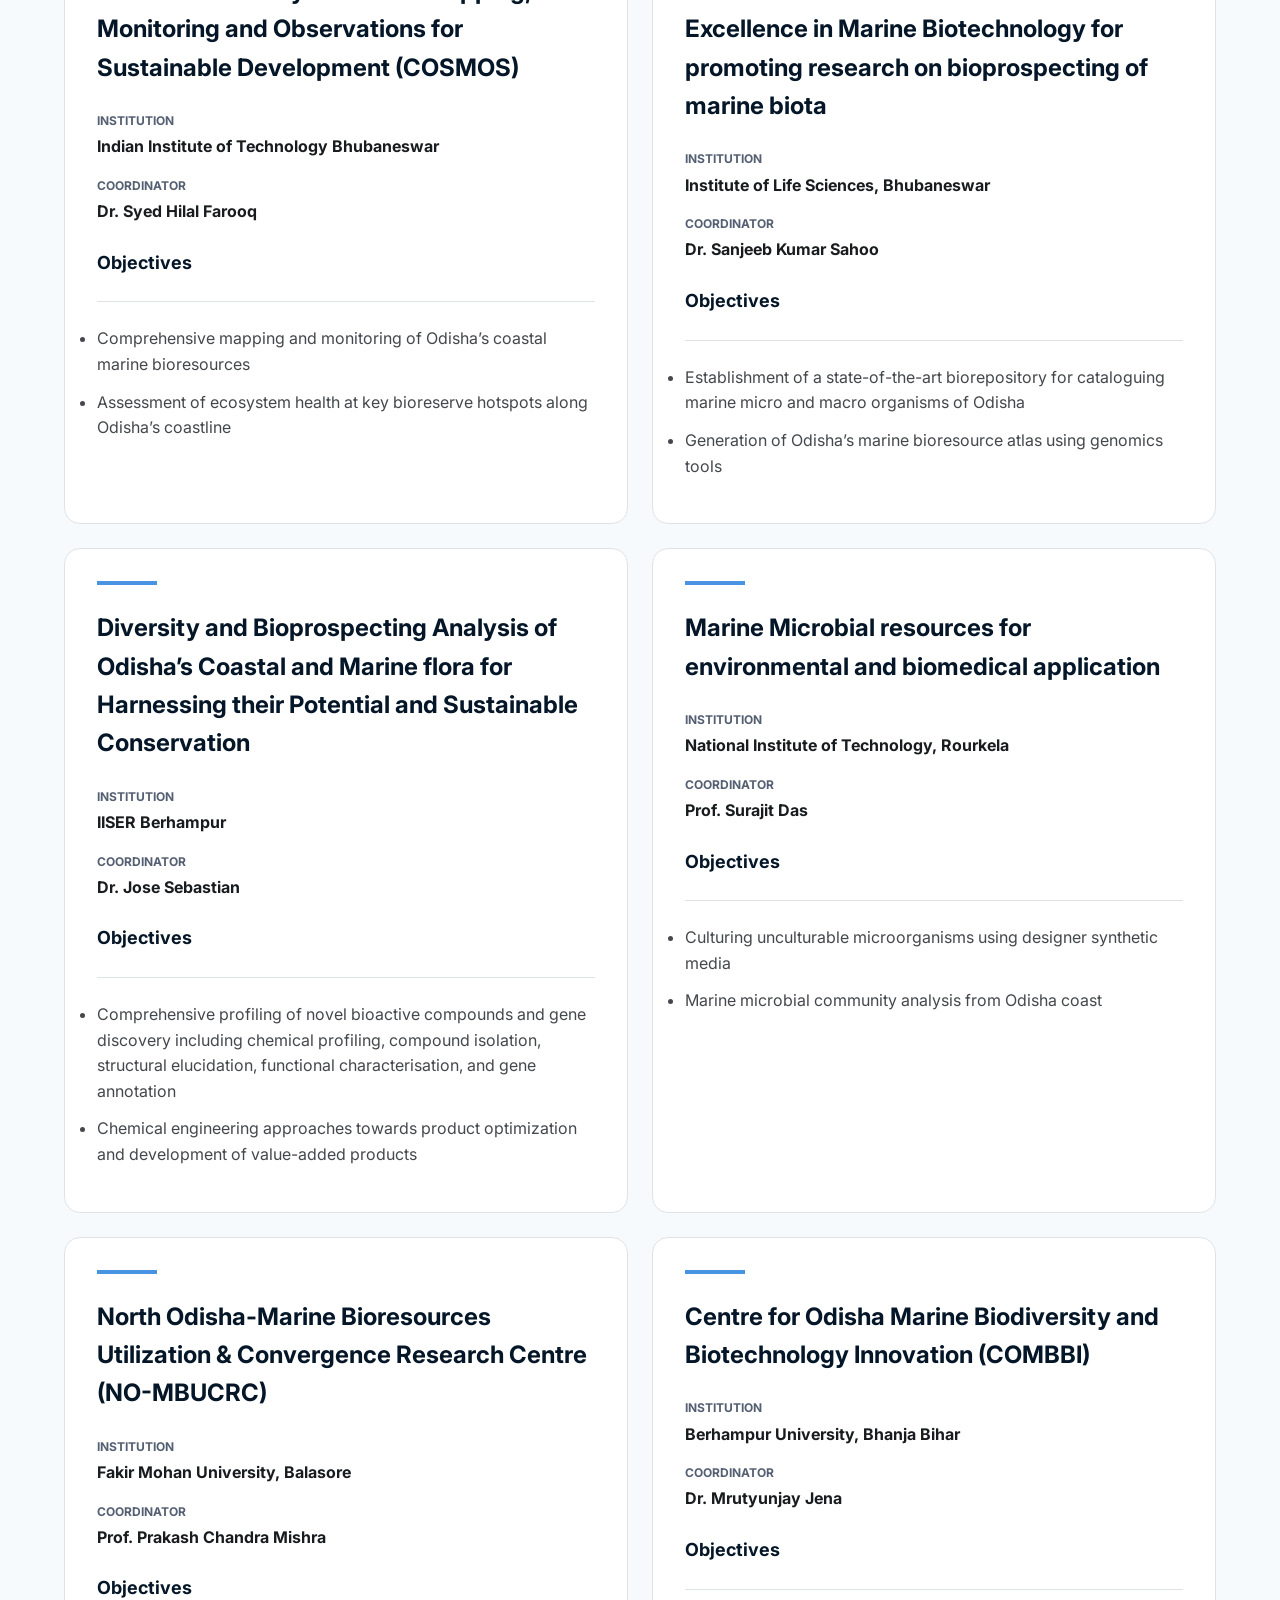
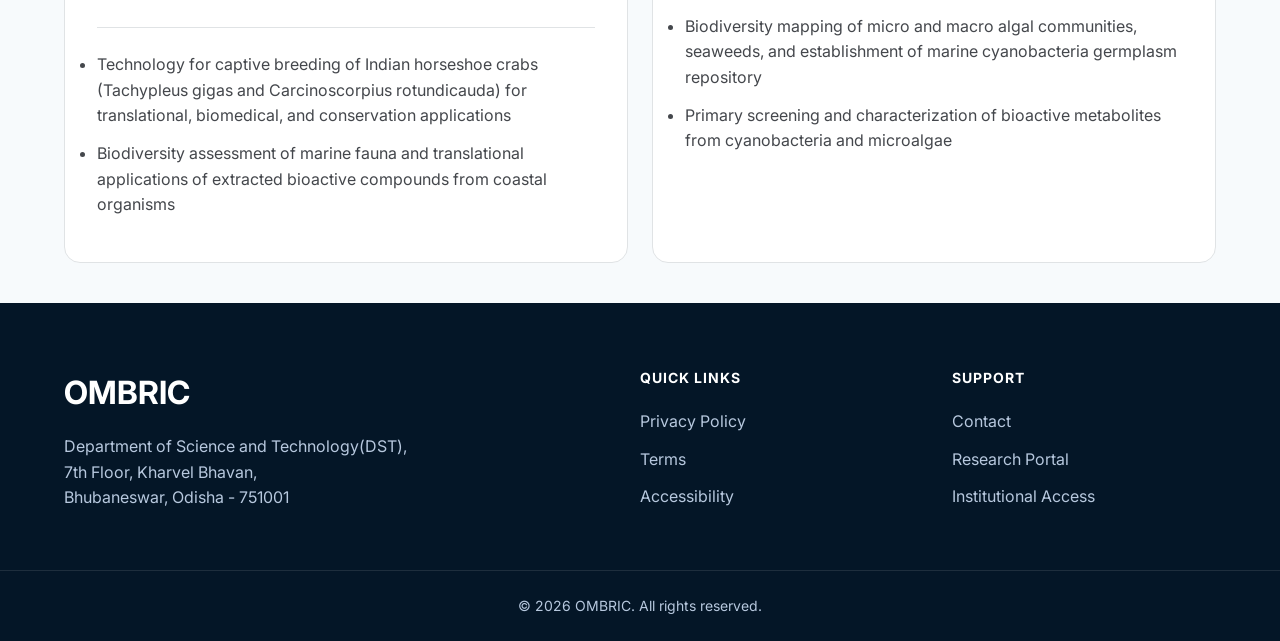
==== commit 14280927: "Update project titles, institutions, and objectives" ====
--- a/index.html
+++ b/index.html
@@ -135,6 +135,33 @@
           <div class="card-line"></div>
 
           <h3>
+            Coastal Odisha Systematics Mapping, Monitoring and Observations for Sustainable Development (COSMOS)
+          </h3>
+
+          <div class="card-info">
+            <span>Institution</span>
+            <strong>Indian Institute of Technology Bhubaneswar</strong>
+          </div>
+
+          <div class="card-info">
+            <span>Coordinator</span>
+            <strong>Dr. Syed Hilal Farooq</strong>
+          </div>
+
+          <h3 style="font-size:18px; margin-top:24px;">Objectives</h3>
+          <ul>
+            <li>Comprehensive mapping and monitoring of Odisha’s coastal marine bioresources</li>
+            <li>Assessment of ecosystem health at key bioreserve hotspots along Odisha’s coastline</li>
+          </ul>
+
+        </div>
+
+        <!-- CARD -->
+        <div class="card">
+
+          <div class="card-line"></div>
+
+          <h3>
             Establishment of OMBRIC-ILS Centre of Excellence in Marine Biotechnology for promoting research on bioprospecting of marine biota
           </h3>
 
@@ -183,32 +210,7 @@
 
         </div>
 
-        <!-- CARD -->
-        <div class="card">
-
-          <div class="card-line"></div>
-
-          <h3>
-            Coastal Odisha Systematics Mapping, Monitoring and Observations for Sustainable Development (COSMOS)
-          </h3>
-
-          <div class="card-info">
-            <span>Institution</span>
-            <strong>Indian Institute of Technology Bhubaneswar</strong>
-          </div>
-
-          <div class="card-info">
-            <span>Coordinator</span>
-            <strong>Dr. Syed Hilal Farooq</strong>
-          </div>
-
-          <h3 style="font-size:18px; margin-top:24px;">Objectives</h3>
-          <ul>
-            <li>Comprehensive mapping and monitoring of Odisha’s coastal marine bioresources</li>
-            <li>Assessment of ecosystem health at key bioreserve hotspots along Odisha’s coastline</li>
-          </ul>
-
-        </div>
+        
 
         <!-- CARD -->
         <div class="card">
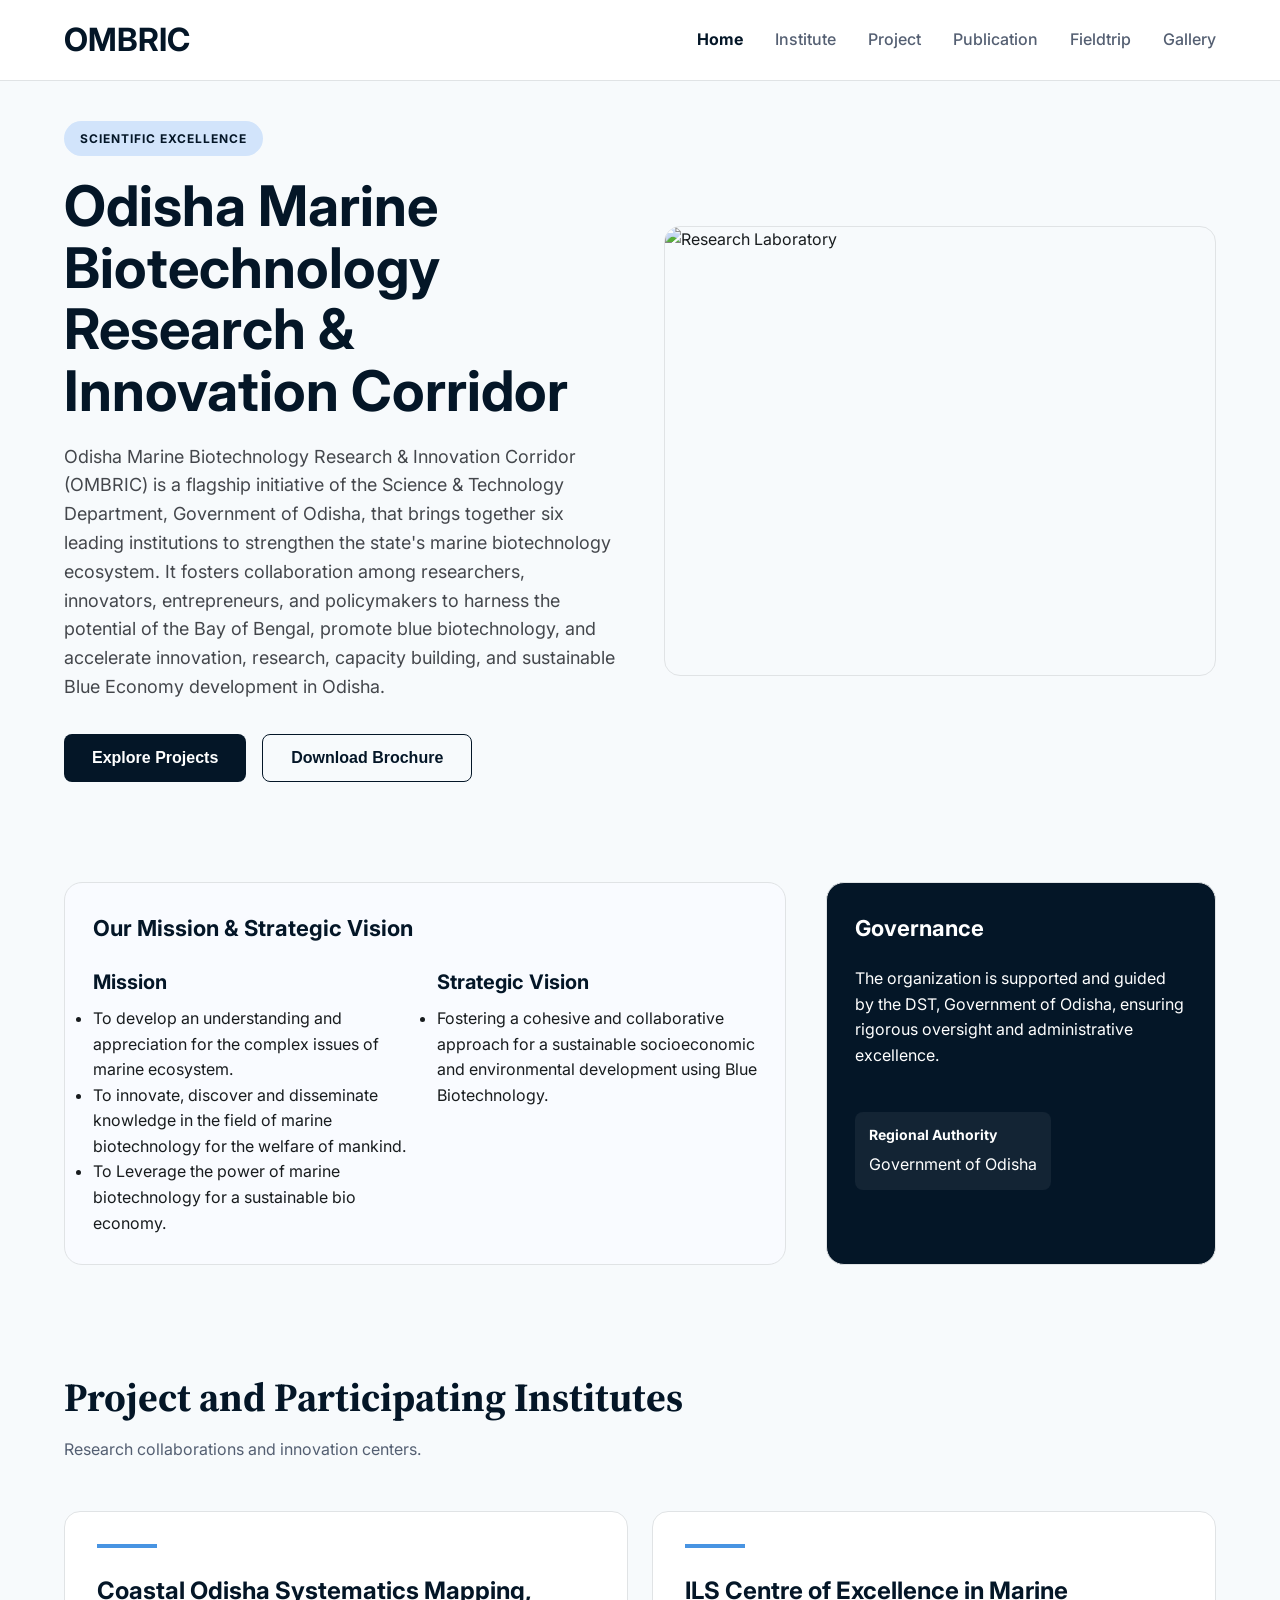
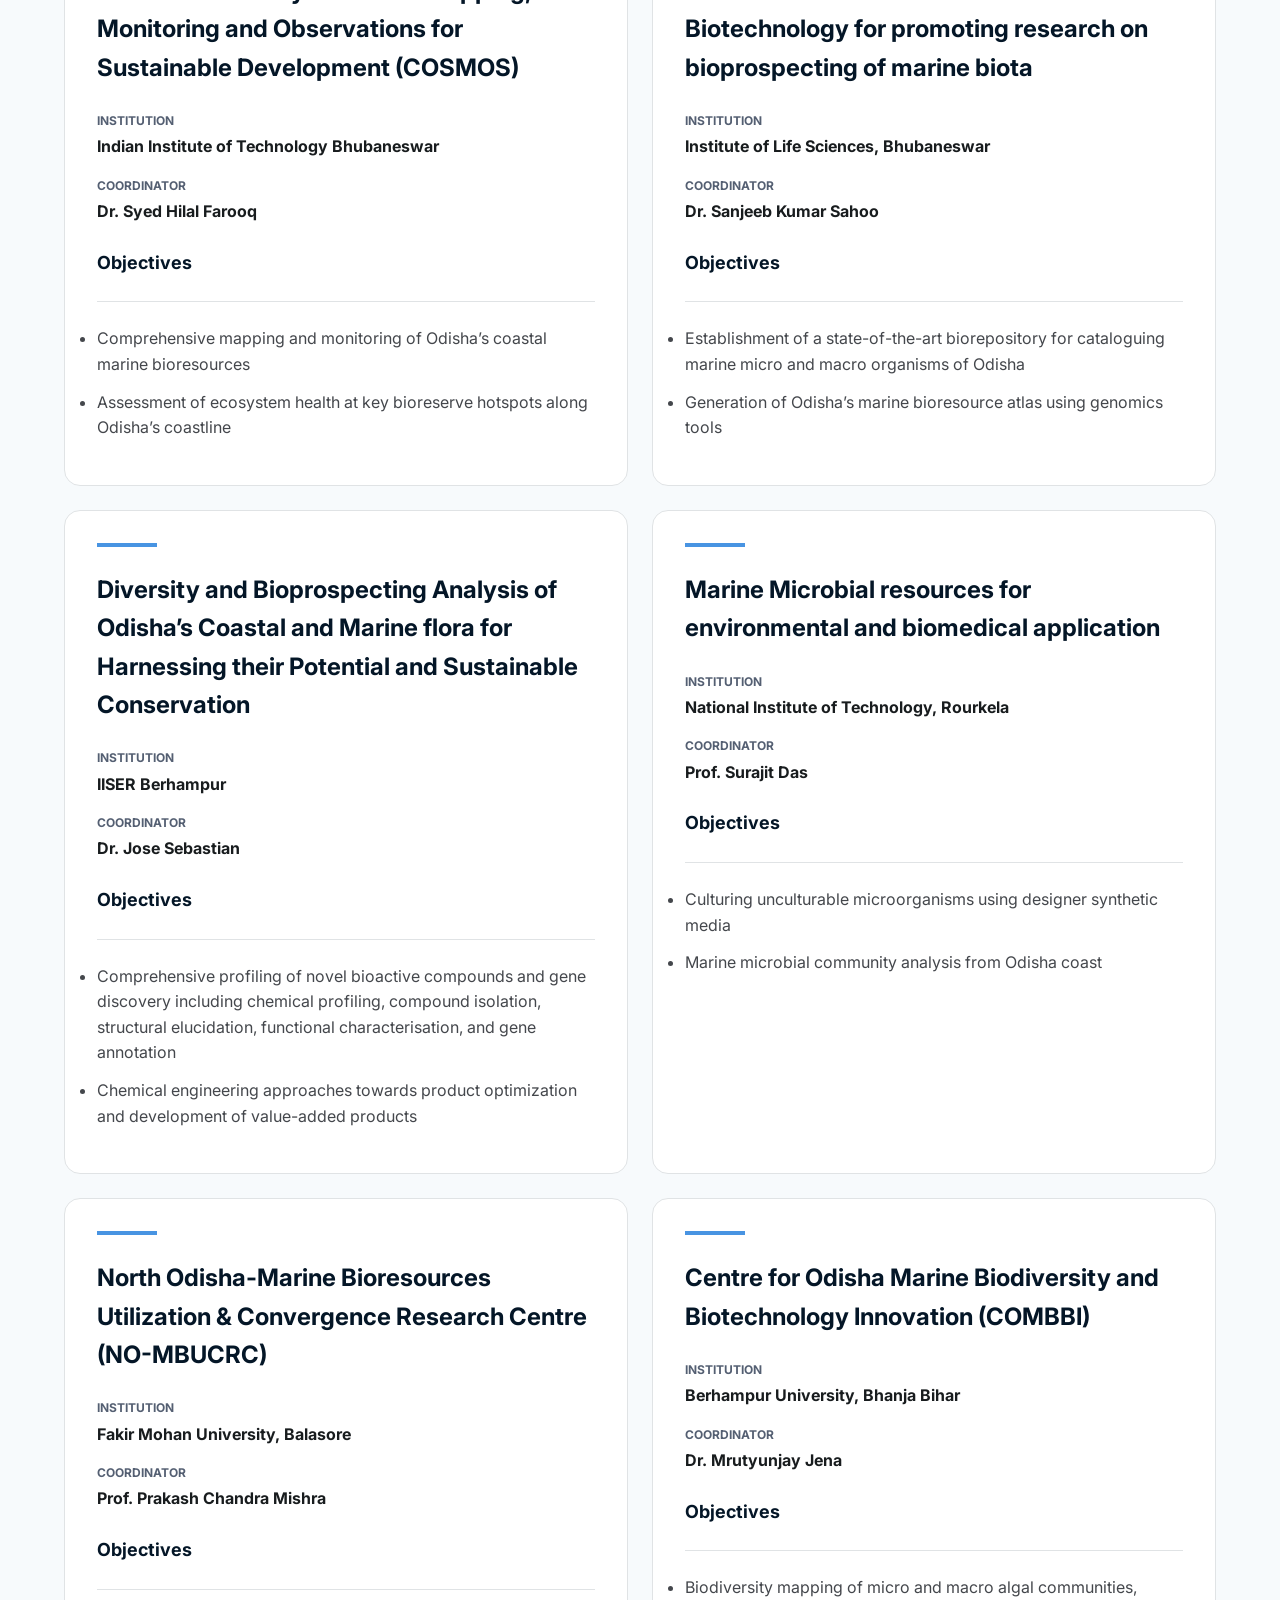
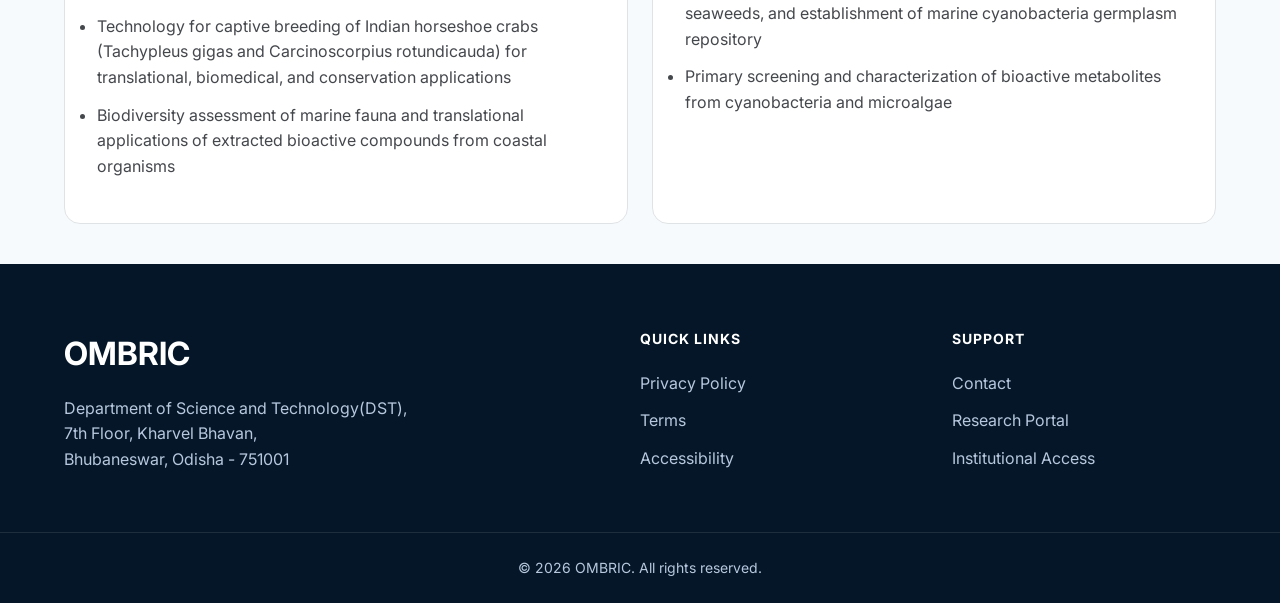
==== commit 4c3f3403: "Remove 'Establishment of' from heading" ====
--- a/index.html
+++ b/index.html
@@ -162,7 +162,7 @@
           <div class="card-line"></div>
 
           <h3>
-            Establishment of OMBRIC-ILS Centre of Excellence in Marine Biotechnology for promoting research on bioprospecting of marine biota
+            ILS Centre of Excellence in Marine Biotechnology for promoting research on bioprospecting of marine biota
           </h3>
 
           <div class="card-info">
@@ -347,4 +347,4 @@
 
 </body>
 </html>
-<!-- https://images.unsplash.com/photo-1532187863486-abf9dbad1b69?q=80&w=1400&auto=format&fit=crop-->
+
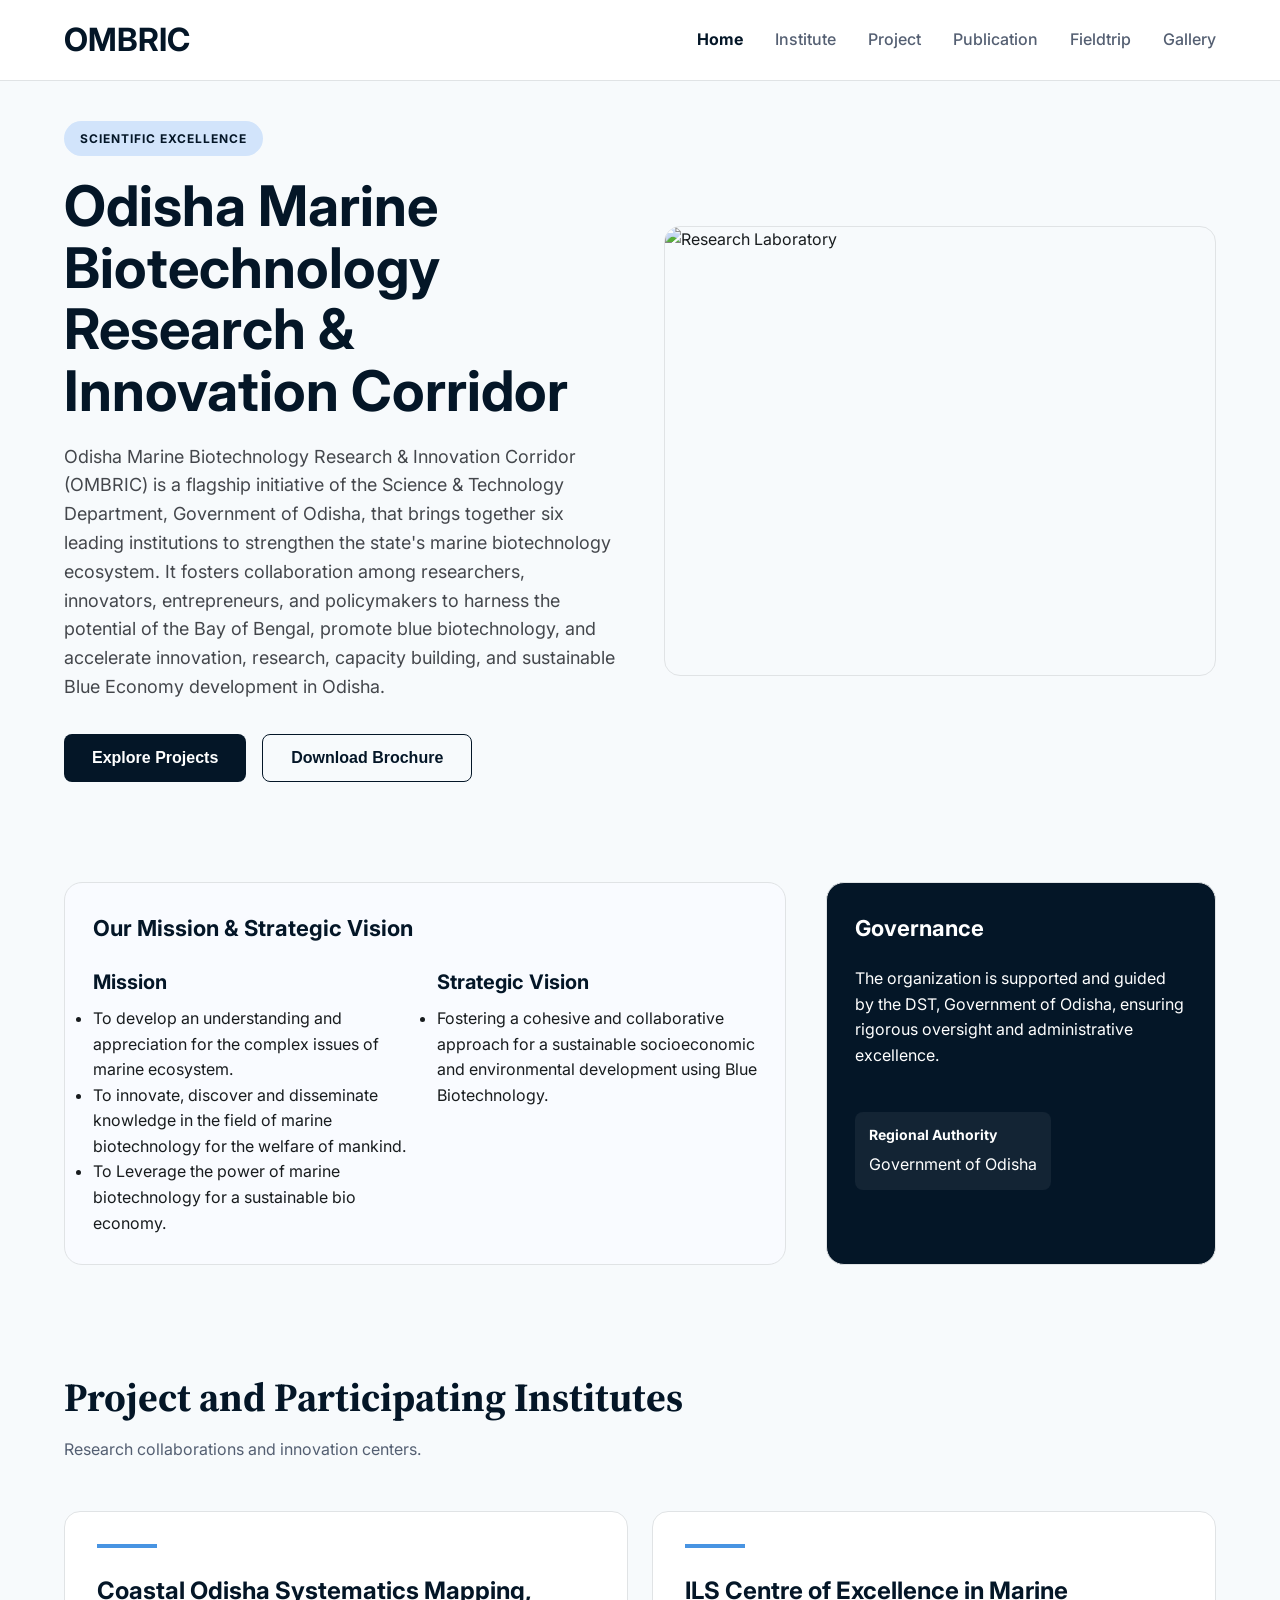
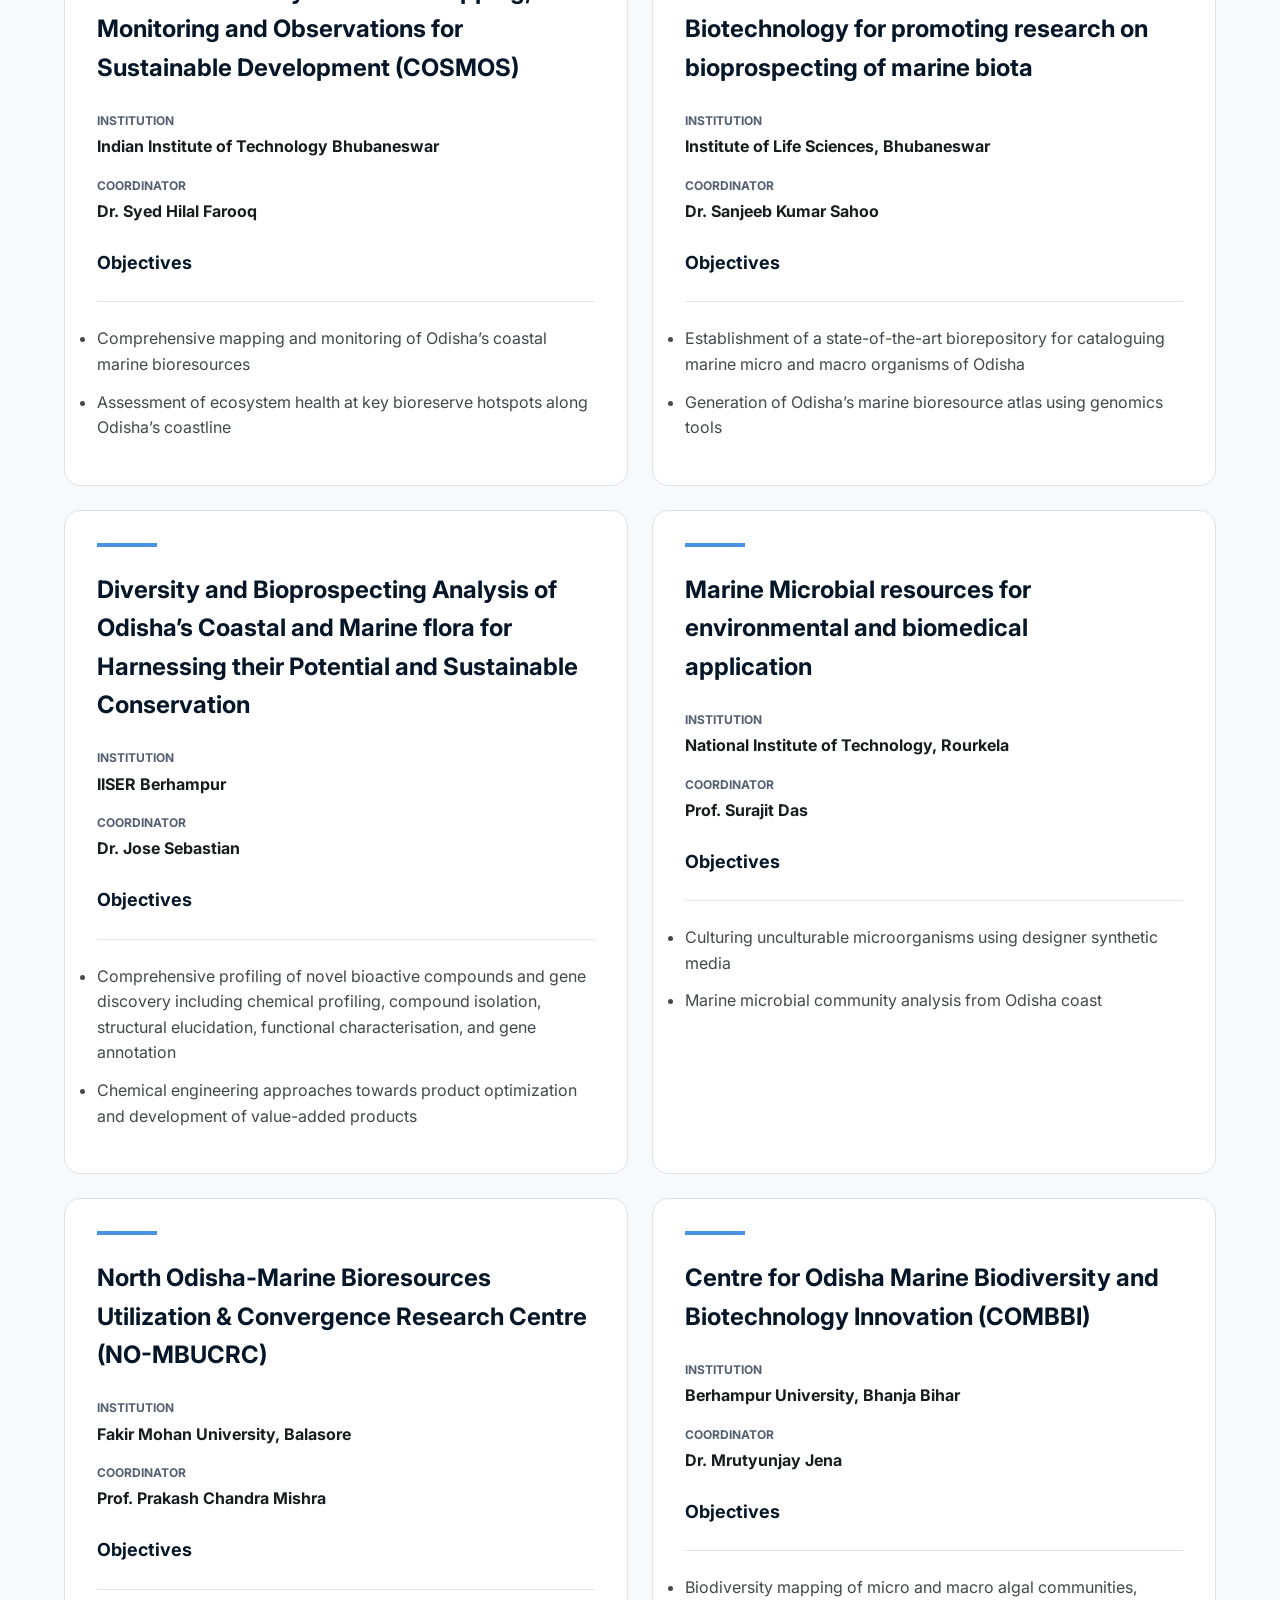
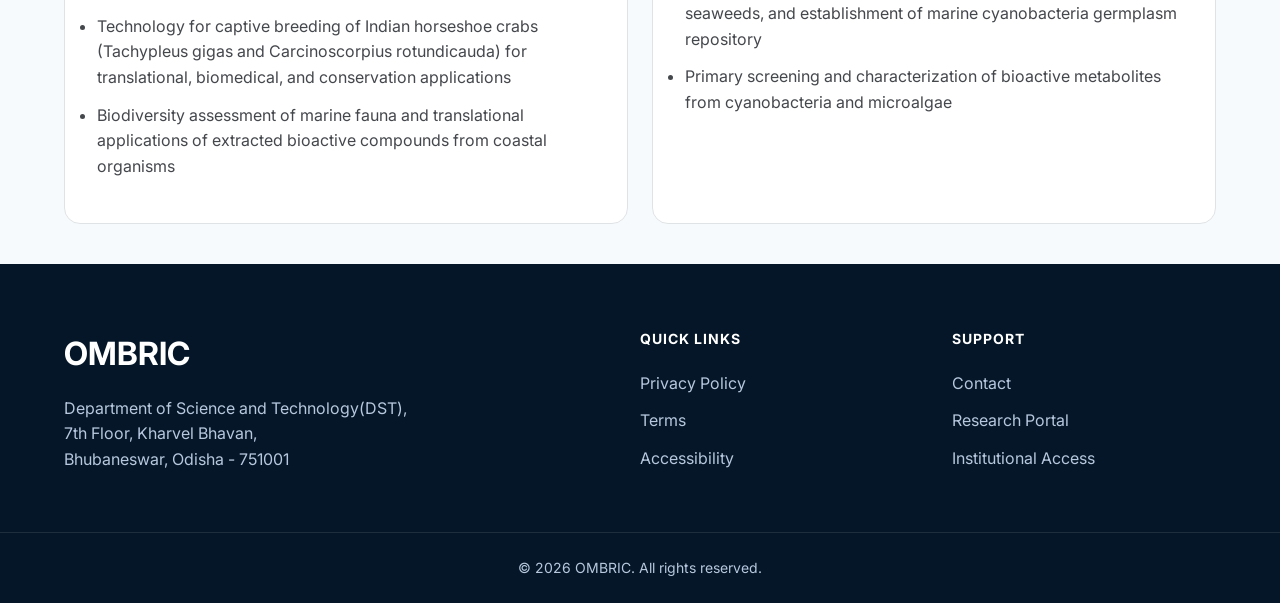
==== commit fc990832: "Add line break in heading for better readability" ====
--- a/index.html
+++ b/index.html
@@ -218,7 +218,7 @@
           <div class="card-line"></div>
 
           <h3>
-            Marine Microbial resources for environmental and biomedical application
+            Marine Microbial resources for environmental and biomedical<br> application
           </h3>
 
           <div class="card-info">
